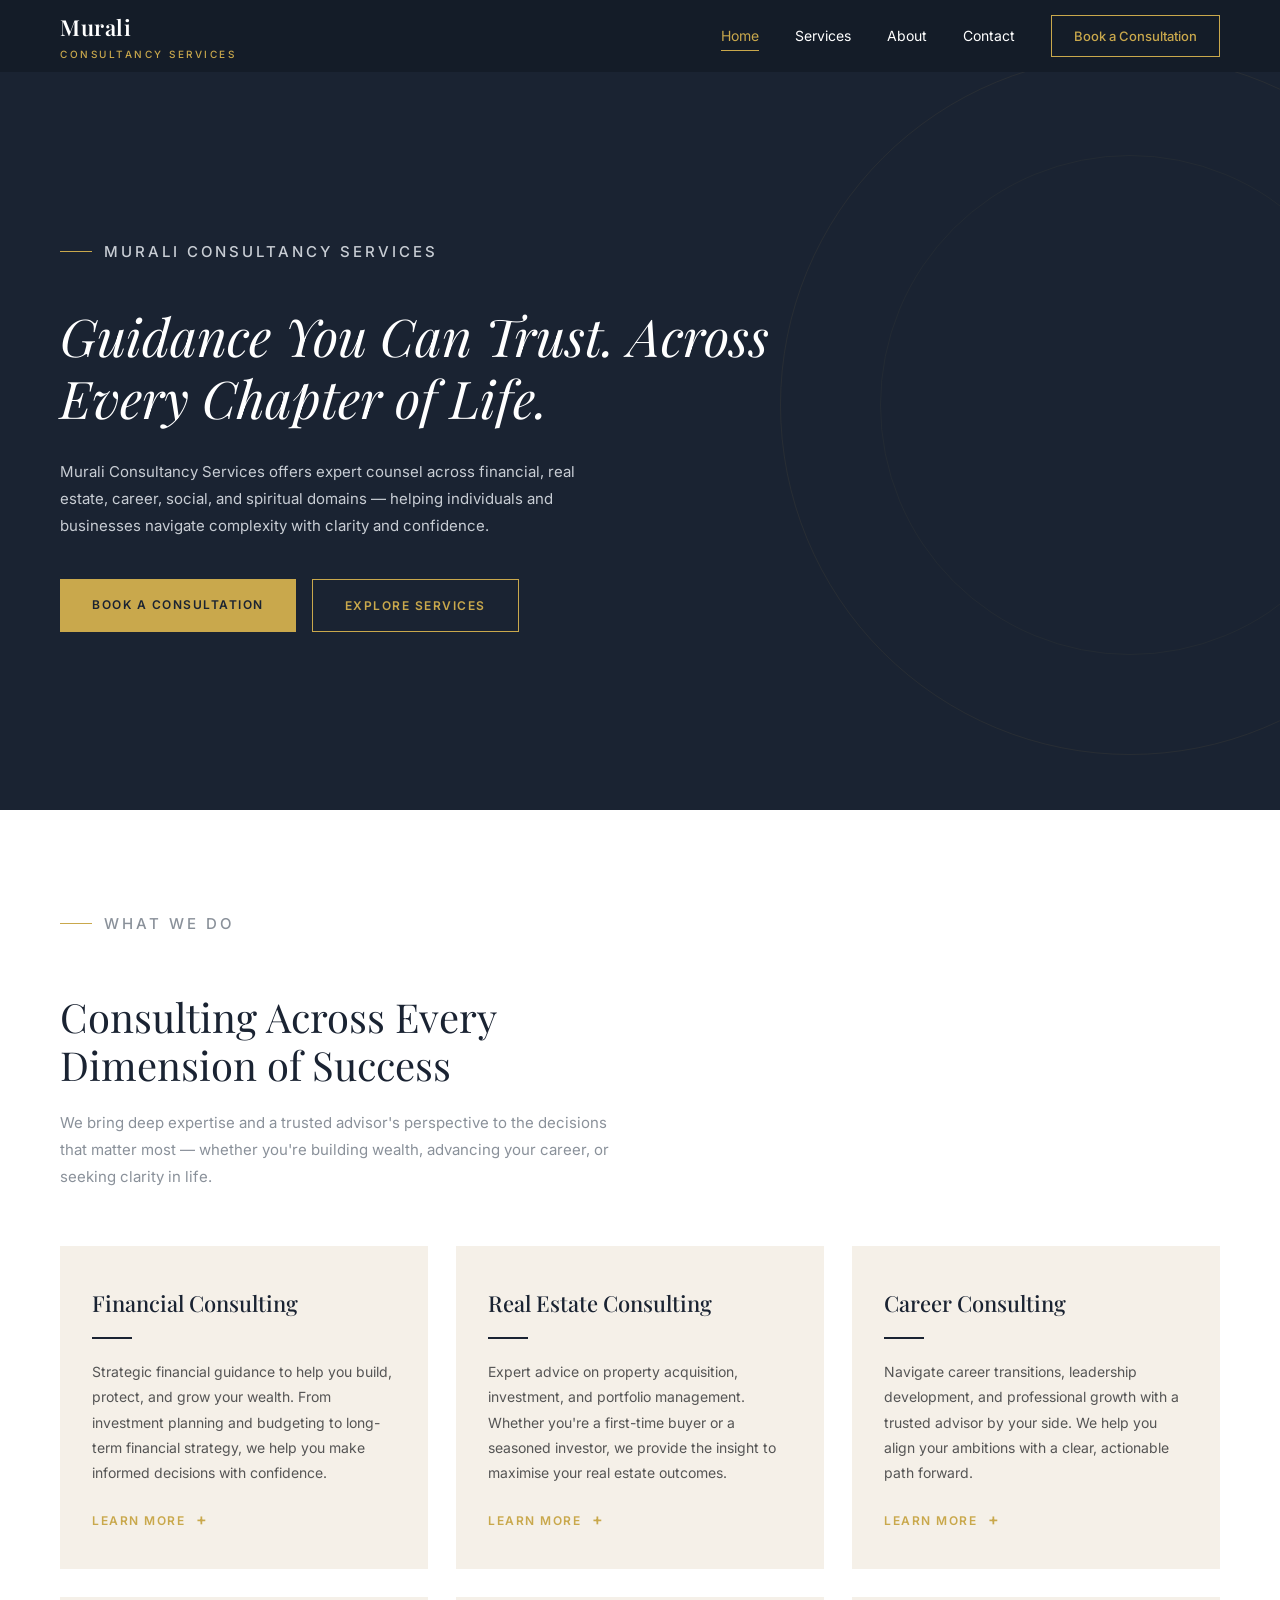
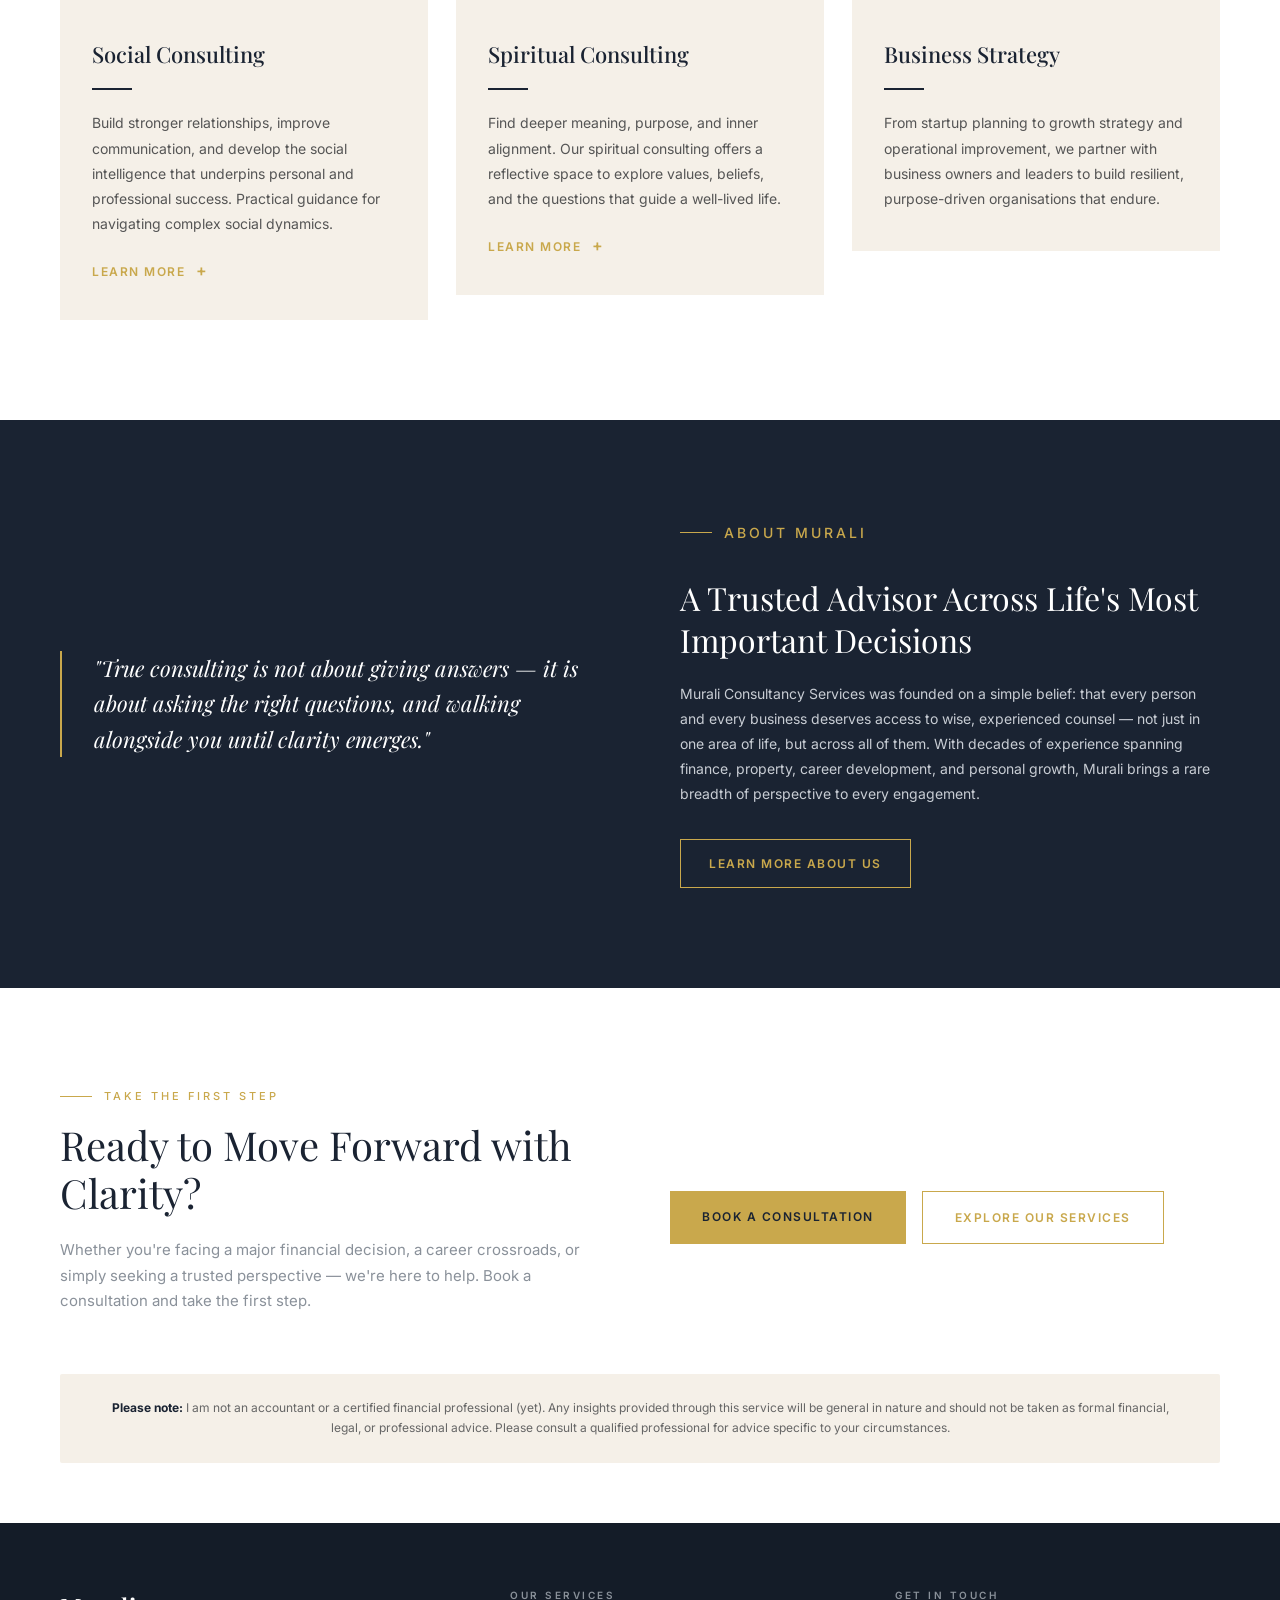
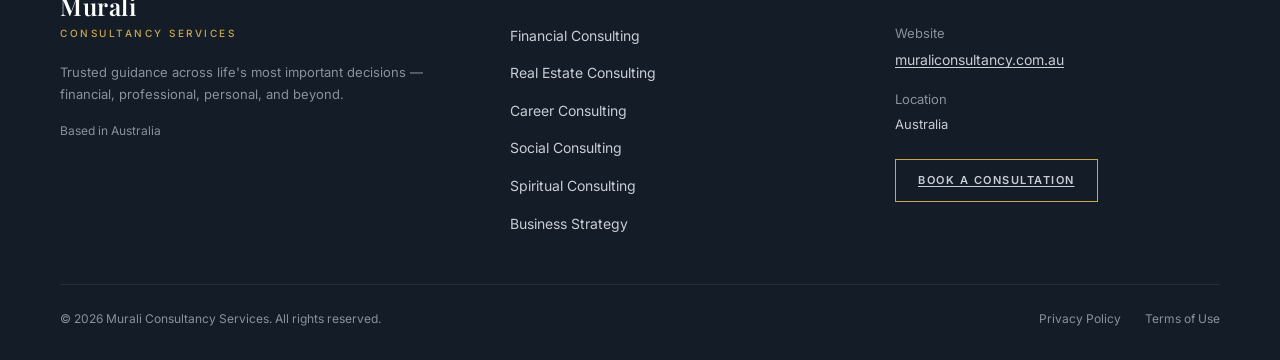
==== index.html @ 5f000273 "Add files via upload update with accordion" ====
<!DOCTYPE html>
<html lang="en">
<head>
  <meta charset="UTF-8">
  <meta name="viewport" content="width=device-width, initial-scale=1.0">
  <title>Murali Consultancy Services</title>
  <link rel="stylesheet" href="styles.css">
</head>
<body>

  <!-- Navigation -->
  <nav class="nav">
    <a href="index.html" class="nav-logo">
      <span class="nav-logo-name">Murali</span>
      <span class="nav-logo-sub">Consultancy Services</span>
    </a>
    <button class="nav-hamburger" onclick="toggleMenu()" aria-label="Toggle menu">
      <span></span><span></span><span></span>
    </button>
    <div class="nav-links" id="navLinks">
      <a href="index.html" class="nav-link active">Home</a>
      <a href="#services" class="nav-link">Services</a>
      <a href="about.html" class="nav-link">About</a>
      <a href="#contact" class="nav-link">Contact</a>
      <a href="#contact" class="nav-cta">Book a Consultation</a>
    </div>
  </nav>

  <!-- Hero -->
  <section class="hero">
    <div class="hero-content">
      <p class="hero-label">Murali Consultancy Services</p>
      <h1>Guidance You Can Trust. Across Every Chapter of Life.</h1>
      <p>Murali Consultancy Services offers expert counsel across financial, real estate, career, social, and spiritual domains — helping individuals and businesses navigate complexity with clarity and confidence.</p>
      <div class="hero-buttons">
        <a href="#contact" class="btn-primary">Book a Consultation</a>
        <a href="#services" class="btn-outline">Explore Services</a>
      </div>
    </div>
  </section>

  <!-- Services -->
  <section class="services" id="services">
    <p class="section-label">What We Do</p>
    <h2>Consulting Across Every Dimension of Success</h2>
    <p>We bring deep expertise and a trusted advisor's perspective to the decisions that matter most — whether you're building wealth, advancing your career, or seeking clarity in life.</p>

    <div class="services-grid">
      <div class="service-card">
        <h3>Financial Consulting</h3>
        <div class="card-divider"></div>
        <p>Strategic financial guidance to help you build, protect, and grow your wealth. From investment planning and budgeting to long-term financial strategy, we help you make informed decisions with confidence.</p>
        <button class="learn-more" type="button" aria-expanded="false">Learn More <span aria-hidden="true">+</span></button>
        <div class="service-details">
          <div class="service-details-inner">
            <p class="detail-label">Overview</p>
            <p class="detail-overview">Sound financial decisions are the foundation of a secure and fulfilling life. Whether you're just starting to build your financial future or looking to optimise an existing portfolio, Murali Consultancy Services offers thoughtful, personalised guidance to help you move forward with confidence. We take the time to understand your unique situation, goals, and concerns — then work alongside you to develop a clear, actionable financial strategy.</p>
            <p class="detail-label">Areas Covered</p>
            <ul class="areas-covered">
              <li>Personal budgeting and savings strategy</li>
              <li>Investment planning and portfolio review</li>
              <li>Debt management and reduction</li>
              <li>Retirement and superannuation planning</li>
              <li>Financial goal-setting and accountability</li>
              <li>General financial literacy and education</li>
            </ul>
            <div class="service-note"><strong>Please note:</strong> Murali is not a certified financial planner or accountant. All financial insights are general in nature and do not constitute formal financial advice. Please consult a licensed professional for advice specific to your circumstances.</div>
          </div>
        </div>
      </div>

      <div class="service-card">
        <h3>Real Estate Consulting</h3>
        <div class="card-divider"></div>
        <p>Expert advice on property acquisition, investment, and portfolio management. Whether you're a first-time buyer or a seasoned investor, we provide the insight to maximise your real estate outcomes.</p>
        <button class="learn-more" type="button" aria-expanded="false">Learn More <span aria-hidden="true">+</span></button>
        <div class="service-details">
          <div class="service-details-inner">
            <p class="detail-label">Overview</p>
            <p class="detail-overview">Property is one of the most significant financial decisions most people will ever make. Murali Consultancy Services offers clear, unbiased guidance to help you understand the market, evaluate opportunities, and approach property decisions with a long-term perspective. Whether you're buying your first home, expanding an investment portfolio, or considering a sale, we help you cut through the noise and focus on what matters.</p>
            <p class="detail-label">Areas Covered</p>
            <ul class="areas-covered">
              <li>First home buyer guidance</li>
              <li>Investment property strategy</li>
              <li>Property market analysis and research</li>
              <li>Portfolio review and diversification</li>
              <li>Rental yield and capital growth considerations</li>
              <li>Suburb and location research support</li>
            </ul>
          </div>
        </div>
      </div>

      <div class="service-card">
        <h3>Career Consulting</h3>
        <div class="card-divider"></div>
        <p>Navigate career transitions, leadership development, and professional growth with a trusted advisor by your side. We help you align your ambitions with a clear, actionable path forward.</p>
        <button class="learn-more" type="button" aria-expanded="false">Learn More <span aria-hidden="true">+</span></button>
        <div class="service-details">
          <div class="service-details-inner">
            <p class="detail-label">Overview</p>
            <p class="detail-overview">Your career is more than a job — it's a central expression of your purpose, values, and potential. Murali Consultancy Services offers thoughtful career guidance for professionals at every stage: from those just starting out and seeking direction, to experienced leaders navigating transitions or looking to step into their next chapter. We help you clarify your goals, identify your strengths, and build a strategy that aligns with who you are and where you want to go.</p>
            <p class="detail-label">Areas Covered</p>
            <ul class="areas-covered">
              <li>Career direction and goal-setting</li>
              <li>Resume and LinkedIn profile review</li>
              <li>Interview preparation and coaching</li>
              <li>Career transition and change management</li>
              <li>Leadership development and executive presence</li>
              <li>Workplace challenges and professional relationships</li>
            </ul>
          </div>
        </div>
      </div>

      <div class="service-card">
        <h3>Social Consulting</h3>
        <div class="card-divider"></div>
        <p>Build stronger relationships, improve communication, and develop the social intelligence that underpins personal and professional success. Practical guidance for navigating complex social dynamics.</p>
        <button class="learn-more" type="button" aria-expanded="false">Learn More <span aria-hidden="true">+</span></button>
        <div class="service-details">
          <div class="service-details-inner">
            <p class="detail-label">Overview</p>
            <p class="detail-overview">How we relate to others — in the workplace, in our communities, and in our personal lives — shapes almost every outcome we experience. Murali Consultancy Services offers practical, grounded guidance to help you navigate complex social dynamics, improve your communication, and build the kind of relationships that support your goals. Whether you're looking to expand your professional network, improve team dynamics, or simply feel more confident in social situations, we're here to help.</p>
            <p class="detail-label">Areas Covered</p>
            <ul class="areas-covered">
              <li>Communication and interpersonal skills</li>
              <li>Professional networking strategy</li>
              <li>Conflict resolution and difficult conversations</li>
              <li>Social confidence and presence</li>
              <li>Team dynamics and workplace relationships</li>
              <li>Personal brand and social perception</li>
            </ul>
          </div>
        </div>
      </div>

      <div class="service-card">
        <h3>Spiritual Consulting</h3>
        <div class="card-divider"></div>
        <p>Find deeper meaning, purpose, and inner alignment. Our spiritual consulting offers a reflective space to explore values, beliefs, and the questions that guide a well-lived life.</p>
        <button class="learn-more" type="button" aria-expanded="false">Learn More <span aria-hidden="true">+</span></button>
        <div class="service-details">
          <div class="service-details-inner">
            <p class="detail-label">Overview</p>
            <p class="detail-overview">In the midst of busy lives and constant demands, it can be easy to lose touch with what truly matters. Murali Consultancy Services offers a calm, non-judgmental space to explore the spiritual and philosophical dimensions of your life — your values, your sense of purpose, your relationship with meaning, and the questions that sit beneath the surface of everyday decisions. This is not about religion or doctrine; it is about helping you reconnect with your inner compass and live with greater intention and clarity.</p>
            <p class="detail-label">Areas Covered</p>
            <ul class="areas-covered">
              <li>Values clarification and life purpose exploration</li>
              <li>Mindfulness and inner stillness practices</li>
              <li>Meaning-making through life transitions</li>
              <li>Spiritual direction and reflective dialogue</li>
              <li>Integrating spirituality with everyday life</li>
              <li>Navigating grief, loss, and existential questions</li>
            </ul>
          </div>
        </div>
      </div>

      <div class="service-card">
        <h3>Business Strategy</h3>
        <div class="card-divider"></div>
        <p>From startup planning to growth strategy and operational improvement, we partner with business owners and leaders to build resilient, purpose-driven organisations that endure.</p>
      </div>
    </div>
  </section>

  <!-- About Preview -->
  <section class="about-preview">
    <div class="about-quote">
      "True consulting is not about giving answers — it is about asking the right questions, and walking alongside you until clarity emerges."
    </div>
    <div class="about-preview-right">
      <p class="section-label">About Murali</p>
      <h2>A Trusted Advisor Across Life's Most Important Decisions</h2>
      <p>Murali Consultancy Services was founded on a simple belief: that every person and every business deserves access to wise, experienced counsel — not just in one area of life, but across all of them. With decades of experience spanning finance, property, career development, and personal growth, Murali brings a rare breadth of perspective to every engagement.</p>
      <a href="about.html" class="btn-outline-light">Learn More About Us</a>
    </div>
  </section>

  <!-- CTA / Contact -->
  <section class="cta-section" id="contact">
    <p class="section-label">Take the First Step</p>
    <div class="cta-content">
      <div>
        <h2>Ready to Move Forward with Clarity?</h2>
        <p>Whether you're facing a major financial decision, a career crossroads, or simply seeking a trusted perspective — we're here to help. Book a consultation and take the first step.</p>
      </div>
      <div class="cta-buttons">
        <a href="#contact" class="btn-primary">Book a Consultation</a>
        <a href="#services" class="btn-outline">Explore Our Services</a>
      </div>
    </div>
    <div class="disclaimer">
      <strong>Please note:</strong> I am not an accountant or a certified financial professional (yet). Any insights provided through this service will be general in nature and should not be taken as formal financial, legal, or professional advice. Please consult a qualified professional for advice specific to your circumstances.
    </div>
  </section>

  <!-- Footer -->
  <footer class="footer">
    <div class="footer-grid">
      <div class="footer-brand">
        <span class="nav-logo-name">Murali</span>
        <span class="nav-logo-sub">Consultancy Services</span>
        <p>Trusted guidance across life's most important decisions — financial, professional, personal, and beyond.</p>
        <p class="location">Based in Australia</p>
      </div>

      <div>
        <h4>Our Services</h4>
        <ul class="footer-links">
          <li><a href="#services">Financial Consulting</a></li>
          <li><a href="#services">Real Estate Consulting</a></li>
          <li><a href="#services">Career Consulting</a></li>
          <li><a href="#services">Social Consulting</a></li>
          <li><a href="#services">Spiritual Consulting</a></li>
          <li><a href="#services">Business Strategy</a></li>
        </ul>
      </div>

      <div class="footer-contact">
        <h4>Get in Touch</h4>
        <p>Website</p>
        <a href="https://muraliconsultancy.com.au">muraliconsultancy.com.au</a>
        <p class="location-label" style="margin-top: 16px;">Location</p>
        <p style="color: var(--text-light);">Australia</p>
        <a href="#contact" class="btn-outline-light" style="margin-top: 20px; display: inline-block;">Book a Consultation</a>
      </div>
    </div>

    <div class="footer-bottom">
      <p>&copy; 2026 Murali Consultancy Services. All rights reserved.</p>
      <div class="footer-bottom-links">
        <a href="#">Privacy Policy</a>
        <a href="#">Terms of Use</a>
      </div>
    </div>
  </footer>
  <script src="script.js" defer></script>
</body>
</html>
---- styles.css ----
@import url('https://fonts.googleapis.com/css2?family=Playfair+Display:ital,wght@0,400;0,500;0,600;0,700;1,400;1,500&family=Inter:wght@300;400;500;600&display=swap');

*, *::before, *::after {
  margin: 0;
  padding: 0;
  box-sizing: border-box;
}

:root {
  --navy: #1a2332;
  --navy-dark: #141c28;
  --gold: #c9a84c;
  --gold-light: #d4b65e;
  --cream: #f5f0e8;
  --white: #ffffff;
  --text-light: #c8cdd4;
  --text-muted: #8a919a;
  --border-light: #e0dcd4;
}

html {
  scroll-behavior: smooth;
}

body {
  font-family: 'Inter', sans-serif;
  color: var(--navy);
  line-height: 1.6;
  background: var(--white);
}

a {
  text-decoration: none;
  color: inherit;
}

/* Navigation */
.nav {
  position: fixed;
  top: 0;
  left: 0;
  right: 0;
  z-index: 100;
  background: var(--navy-dark);
  padding: 0 60px;
  height: 72px;
  display: flex;
  align-items: center;
  justify-content: space-between;
}

.nav-logo {
  display: flex;
  flex-direction: column;
}

.nav-logo-name {
  font-family: 'Playfair Display', serif;
  font-size: 22px;
  font-weight: 600;
  color: var(--white);
  letter-spacing: 0.5px;
}

.nav-logo-sub {
  font-size: 10px;
  font-weight: 500;
  letter-spacing: 2.5px;
  text-transform: uppercase;
  color: var(--gold);
}

.nav-links {
  display: flex;
  align-items: center;
  gap: 36px;
}

.nav-link {
  font-size: 14px;
  font-weight: 400;
  color: var(--white);
  position: relative;
  transition: color 0.2s;
}

.nav-link:hover,
.nav-link.active {
  color: var(--gold);
}

.nav-link.active::after {
  content: '';
  position: absolute;
  bottom: -4px;
  left: 0;
  right: 0;
  height: 1.5px;
  background: var(--gold);
}

.nav-cta {
  font-size: 13px;
  font-weight: 500;
  color: var(--gold);
  border: 1px solid var(--gold);
  padding: 10px 22px;
  transition: all 0.25s;
}

.nav-cta:hover {
  background: var(--gold);
  color: var(--navy);
}

/* Mobile nav */
.nav-hamburger {
  display: none;
  flex-direction: column;
  gap: 5px;
  cursor: pointer;
  padding: 4px;
  background: none;
  border: none;
}

.nav-hamburger span {
  width: 24px;
  height: 2px;
  background: var(--white);
  transition: all 0.3s;
}

.nav-hamburger.open span:nth-child(1) {
  transform: rotate(45deg) translate(5px, 5px);
}

.nav-hamburger.open span:nth-child(2) {
  opacity: 0;
}

.nav-hamburger.open span:nth-child(3) {
  transform: rotate(-45deg) translate(5px, -5px);
}

@media (max-width: 768px) {
  .nav {
    padding: 0 24px;
  }

  .nav-hamburger {
    display: flex;
  }

  .nav-links {
    position: fixed;
    top: 72px;
    left: 0;
    right: 0;
    background: var(--navy-dark);
    flex-direction: column;
    padding: 32px 24px;
    gap: 24px;
    transform: translateY(-120%);
    transition: transform 0.3s;
  }

  .nav-links.open {
    transform: translateY(0);
  }
}

/* Hero (Home) */
.hero {
  background: var(--navy);
  padding: 160px 60px 100px;
  position: relative;
  overflow: hidden;
  min-height: 90vh;
  display: flex;
  align-items: center;
}

.hero::before {
  content: '';
  position: absolute;
  top: 50%;
  right: -200px;
  width: 700px;
  height: 700px;
  border: 1px solid rgba(201, 168, 76, 0.08);
  border-radius: 50%;
  transform: translateY(-50%);
}

.hero::after {
  content: '';
  position: absolute;
  top: 50%;
  right: -100px;
  width: 500px;
  height: 500px;
  border: 1px solid rgba(201, 168, 76, 0.05);
  border-radius: 50%;
  transform: translateY(-50%);
}

.hero-content {
  max-width: 720px;
  position: relative;
  z-index: 1;
}

.hero-label {
  font-size: 11px;
  font-weight: 500;
  letter-spacing: 3px;
  text-transform: uppercase;
  color: var(--gold);
  margin-bottom: 28px;
  display: flex;
  align-items: center;
  gap: 12px;
}

.hero-label::before {
  content: '';
  width: 32px;
  height: 1px;
  background: var(--gold);
}

.hero h1 {
  font-family: 'Playfair Display', serif;
  font-size: 52px;
  font-weight: 400;
  color: var(--white);
  line-height: 1.2;
  margin-bottom: 28px;
  font-style: italic;
}

.hero p {
  font-size: 15px;
  color: var(--text-light);
  line-height: 1.8;
  max-width: 520px;
  margin-bottom: 40px;
}

.hero-buttons {
  display: flex;
  gap: 16px;
  flex-wrap: wrap;
}

.btn-primary {
  display: inline-block;
  background: var(--gold);
  color: var(--navy);
  font-size: 12px;
  font-weight: 600;
  letter-spacing: 1.5px;
  text-transform: uppercase;
  padding: 16px 32px;
  transition: all 0.25s;
}

.btn-primary:hover {
  background: var(--gold-light);
}

.btn-outline {
  display: inline-block;
  border: 1px solid var(--gold);
  color: var(--gold);
  font-size: 12px;
  font-weight: 600;
  letter-spacing: 1.5px;
  text-transform: uppercase;
  padding: 16px 32px;
  transition: all 0.25s;
}

.btn-outline:hover {
  background: var(--gold);
  color: var(--navy);
}

/* Services Section */
.services {
  padding: 100px 60px;
  background: var(--white);
}

.section-label {
  font-size: 11px;
  font-weight: 500;
  letter-spacing: 3px;
  text-transform: uppercase;
  color: var(--gold);
  margin-bottom: 16px;
  display: flex;
  align-items: center;
  gap: 12px;
}

.section-label::before {
  content: '';
  width: 32px;
  height: 1px;
  background: var(--gold);
}

.services h2 {
  font-family: 'Playfair Display', serif;
  font-size: 40px;
  font-weight: 400;
  color: var(--navy);
  line-height: 1.2;
  margin-bottom: 20px;
  max-width: 520px;
}

.services > p {
  font-size: 15px;
  color: var(--text-muted);
  max-width: 560px;
  line-height: 1.8;
  margin-bottom: 56px;
}

.services-grid {
  display: grid;
  grid-template-columns: repeat(3, 1fr);
  gap: 28px;
  align-items: start;
}

.service-card {
  background: var(--cream);
  padding: 40px 32px;
  display: flex;
  flex-direction: column;
  transition: box-shadow 0.3s ease;
}

.service-card.is-expanded {
  box-shadow: 0 12px 36px rgba(20, 28, 40, 0.1);
}

.service-card h3 {
  font-family: 'Playfair Display', serif;
  font-size: 22px;
  font-weight: 500;
  color: var(--navy);
  margin-bottom: 16px;
}

.service-card .card-divider {
  width: 40px;
  height: 2px;
  background: var(--navy);
  margin-bottom: 20px;
}

.service-card p {
  font-size: 14px;
  color: #555;
  line-height: 1.8;
  flex: 1;
}

/* Learn More toggle button */
.learn-more {
  margin-top: 24px;
  align-self: flex-start;
  border: 0;
  background: transparent;
  padding: 0;
  font-family: inherit;
  font-size: 12px;
  font-weight: 600;
  letter-spacing: 1.5px;
  text-transform: uppercase;
  color: var(--gold);
  cursor: pointer;
  transition: color 0.2s ease;
}

.learn-more:hover {
  color: var(--gold-light);
}

.learn-more span {
  display: inline-block;
  margin-left: 6px;
  font-size: 16px;
  transition: transform 0.3s ease;
}

.learn-more[aria-expanded="true"] span {
  transform: rotate(45deg);
}

/* Inline accordion details */
.service-details {
  max-height: 0;
  overflow: hidden;
  transition: max-height 0.4s ease;
}

.service-details-inner {
  border-top: 3px solid var(--gold);
  margin-top: 28px;
  padding: 28px 0 8px;
}

.detail-label {
  display: flex;
  align-items: center;
  gap: 10px;
  margin: 0 0 14px;
  font-size: 11px !important;
  font-weight: 600;
  letter-spacing: 2.5px;
  text-transform: uppercase;
  color: var(--gold) !important;
}

.detail-label::before {
  content: '';
  width: 28px;
  height: 1px;
  background: var(--gold);
}

.detail-overview {
  margin-bottom: 30px;
  color: #333 !important;
  font-size: 15px !important;
  line-height: 1.85 !important;
}

.areas-covered {
  list-style: none;
  display: grid;
  grid-template-columns: repeat(2, minmax(0, 1fr));
  gap: 12px;
  margin: 0;
  padding: 0;
}

.areas-covered li {
  background: var(--white);
  border-left: 2px solid var(--gold);
  padding: 16px 18px;
  font-size: 13px;
  line-height: 1.5;
  color: var(--navy);
}

.service-note {
  margin-top: 22px;
  padding: 18px 20px;
  background: rgba(201, 168, 76, 0.10);
  border-left: 2px solid var(--gold);
  font-size: 12px;
  line-height: 1.7;
  color: #666;
}

.service-note strong {
  color: var(--navy);
}

/* About Preview (Home) */
.about-preview {
  background: var(--navy);
  padding: 100px 60px;
  display: grid;
  grid-template-columns: 1fr 1fr;
  gap: 80px;
  align-items: center;
}

.about-quote {
  font-family: 'Playfair Display', serif;
  font-size: 22px;
  font-style: italic;
  color: var(--white);
  line-height: 1.6;
  border-left: 2px solid var(--gold);
  padding-left: 32px;
}

.about-preview-right .section-label {
  color: var(--gold);
}

.about-preview-right h2 {
  font-family: 'Playfair Display', serif;
  font-size: 32px;
  font-weight: 400;
  color: var(--white);
  line-height: 1.3;
  margin-bottom: 20px;
}

.about-preview-right p {
  font-size: 14px;
  color: var(--text-light);
  line-height: 1.8;
  margin-bottom: 32px;
}

.btn-outline-light {
  display: inline-block;
  border: 1px solid var(--gold);
  color: var(--gold);
  font-size: 12px;
  font-weight: 600;
  letter-spacing: 1.5px;
  text-transform: uppercase;
  padding: 14px 28px;
  transition: all 0.25s;
}

.btn-outline-light:hover {
  background: var(--gold);
  color: var(--navy);
}

/* CTA / Contact Section */
.cta-section {
  padding: 100px 60px 60px;
  background: var(--white);
}

.cta-content {
  display: grid;
  grid-template-columns: 1fr 1fr;
  gap: 60px;
  align-items: center;
  margin-bottom: 60px;
}

.cta-content h2 {
  font-family: 'Playfair Display', serif;
  font-size: 40px;
  font-weight: 400;
  line-height: 1.2;
  margin-bottom: 20px;
}

.cta-content > div:first-child p {
  font-size: 15px;
  color: var(--text-muted);
  line-height: 1.7;
}

.cta-buttons {
  display: flex;
  gap: 16px;
  flex-wrap: wrap;
}

.disclaimer {
  background: var(--cream);
  padding: 24px 40px;
  text-align: center;
  font-size: 12px;
  color: #666;
  line-height: 1.7;
  border-radius: 2px;
}

.disclaimer strong {
  color: var(--navy);
}

/* Footer */
.footer {
  background: var(--navy-dark);
  padding: 64px 60px 32px;
}

.footer-grid {
  display: grid;
  grid-template-columns: 1.2fr 1fr 1fr;
  gap: 60px;
  margin-bottom: 48px;
}

.footer-brand .nav-logo-name {
  font-size: 24px;
  margin-bottom: 4px;
}

.footer-brand .nav-logo-sub {
  margin-bottom: 20px;
  display: block;
}

.footer-brand p {
  font-size: 13px;
  color: var(--text-muted);
  line-height: 1.7;
  margin-bottom: 16px;
}

.footer-brand .location {
  font-size: 12px;
  color: var(--text-muted);
}

.footer h4 {
  font-size: 10px;
  font-weight: 600;
  letter-spacing: 2.5px;
  text-transform: uppercase;
  color: var(--text-muted);
  margin-bottom: 20px;
}

.footer-links {
  list-style: none;
  display: flex;
  flex-direction: column;
  gap: 12px;
}

.footer-links a {
  font-size: 14px;
  color: var(--text-light);
  transition: color 0.2s;
}

.footer-links a:hover {
  color: var(--gold);
}

.footer-contact p {
  font-size: 13px;
  color: var(--text-muted);
  margin-bottom: 4px;
}

.footer-contact a {
  font-size: 14px;
  color: var(--text-light);
  text-decoration: underline;
  text-underline-offset: 2px;
}

.footer-contact .location-label {
  margin-top: 16px;
}

.footer-contact .btn-outline-light {
  margin-top: 20px;
  font-size: 11px;
  padding: 12px 22px;
}

.footer-bottom {
  border-top: 1px solid rgba(255,255,255,0.08);
  padding-top: 24px;
  display: flex;
  justify-content: space-between;
  align-items: center;
}

.footer-bottom p {
  font-size: 12px;
  color: var(--text-muted);
}

.footer-bottom-links {
  display: flex;
  gap: 24px;
}

.footer-bottom-links a {
  font-size: 12px;
  color: var(--text-muted);
  transition: color 0.2s;
}

.footer-bottom-links a:hover {
  color: var(--text-light);
}

/* About Page Hero */
.about-hero {
  background: var(--navy);
  padding: 180px 60px 120px;
  min-height: 80vh;
  display: flex;
  align-items: center;
}

.about-hero-content {
  max-width: 800px;
}

.about-hero h1 {
  font-family: 'Playfair Display', serif;
  font-size: 64px;
  font-weight: 400;
  color: var(--white);
  line-height: 1.15;
  margin-bottom: 32px;
  font-style: italic;
}

.about-hero .underline-accent {
  width: 48px;
  height: 2.5px;
  background: var(--gold);
  margin-bottom: 32px;
}

.about-hero p {
  font-size: 16px;
  color: var(--text-light);
  line-height: 1.8;
  max-width: 620px;
}

/* Meet Murali */
.meet-section {
  padding: 100px 60px;
  background: var(--white);
  display: grid;
  grid-template-columns: 1fr 1fr;
  gap: 80px;
  align-items: start;
}

.meet-section h2 {
  font-family: 'Playfair Display', serif;
  font-size: 36px;
  font-weight: 400;
  margin-bottom: 24px;
}

.meet-section p {
  font-size: 14px;
  color: #555;
  line-height: 1.9;
  margin-bottom: 16px;
}

.meet-quote-box {
  background: var(--navy);
  padding: 48px 40px;
  margin-top: 20px;
}

.meet-quote-box blockquote {
  font-family: 'Playfair Display', serif;
  font-size: 20px;
  font-style: italic;
  color: var(--white);
  line-height: 1.6;
  margin-bottom: 20px;
}

.meet-quote-box cite {
  font-family: 'Inter', sans-serif;
  font-style: normal;
  font-size: 13px;
  color: var(--gold);
  letter-spacing: 1px;
  display: flex;
  align-items: center;
  gap: 8px;
}

.meet-quote-box cite::before {
  content: '';
  width: 20px;
  height: 1px;
  background: var(--gold);
}

/* Approach Section */
.approach {
  padding: 100px 60px;
  background: var(--cream);
}

.approach h2 {
  font-family: 'Playfair Display', serif;
  font-size: 40px;
  font-weight: 400;
  margin-bottom: 20px;
}

.approach > p {
  font-size: 15px;
  color: #555;
  max-width: 640px;
  line-height: 1.8;
  margin-bottom: 56px;
}

.approach-grid {
  display: grid;
  grid-template-columns: repeat(4, 1fr);
  gap: 24px;
}

.approach-card {
  background: var(--white);
  padding: 36px 28px;
  border-top: 3px solid var(--navy);
}

.approach-card h3 {
  font-family: 'Playfair Display', serif;
  font-size: 20px;
  font-weight: 500;
  margin-bottom: 16px;
  color: var(--navy);
}

.approach-card p {
  font-size: 13px;
  color: #666;
  line-height: 1.8;
}

/* Experience Section */
.experience {
  padding: 100px 60px;
  background: var(--white);
  display: grid;
  grid-template-columns: 1fr 1fr;
  gap: 80px;
  align-items: start;
}

.experience h2 {
  font-family: 'Playfair Display', serif;
  font-size: 36px;
  font-weight: 400;
  margin-bottom: 20px;
}

.experience > div:first-child > p {
  font-size: 14px;
  color: #555;
  line-height: 1.8;
  margin-bottom: 28px;
}

.experience .disclaimer-inline {
  background: var(--cream);
  padding: 20px 24px;
  font-size: 12px;
  color: #666;
  line-height: 1.7;
}

.experience .disclaimer-inline strong {
  color: var(--navy);
}

.expertise-list {
  list-style: none;
  display: flex;
  flex-direction: column;
}

.expertise-list li {
  padding: 20px 24px;
  border-bottom: 1px solid var(--border-light);
  font-size: 15px;
  color: var(--navy);
  display: flex;
  align-items: center;
  gap: 12px;
}

.expertise-list li:first-child {
  border-top: 1px solid var(--border-light);
}

.expertise-list li::before {
  content: '';
  width: 6px;
  height: 6px;
  background: var(--gold);
  border-radius: 50%;
  flex-shrink: 0;
}

/* Responsive */
@media (max-width: 1024px) {
  .services-grid {
    grid-template-columns: repeat(2, 1fr);
  }
  .approach-grid {
    grid-template-columns: repeat(2, 1fr);
  }
  .areas-covered {
    grid-template-columns: 1fr;
  }
}

@media (max-width: 768px) {
  .hero { padding: 140px 24px 80px; }
  .hero h1 { font-size: 36px; }
  .services { padding: 60px 24px; }
  .services h2 { font-size: 30px; }
  .services-grid { grid-template-columns: 1fr; }
  .about-preview { grid-template-columns: 1fr; padding: 60px 24px; gap: 40px; }
  .cta-section { padding: 60px 24px 40px; }
  .cta-content { grid-template-columns: 1fr; gap: 32px; }
  .footer { padding: 48px 24px 24px; }
  .footer-grid { grid-template-columns: 1fr; gap: 32px; }
  .about-hero { padding: 140px 24px 80px; }
  .about-hero h1 { font-size: 40px; }
  .meet-section { grid-template-columns: 1fr; padding: 60px 24px; gap: 40px; }
  .approach { padding: 60px 24px; }
  .approach-grid { grid-template-columns: 1fr; }
  .experience { grid-template-columns: 1fr; padding: 60px 24px; gap: 40px; }
  .footer-bottom { flex-direction: column; gap: 12px; text-align: center; }
}
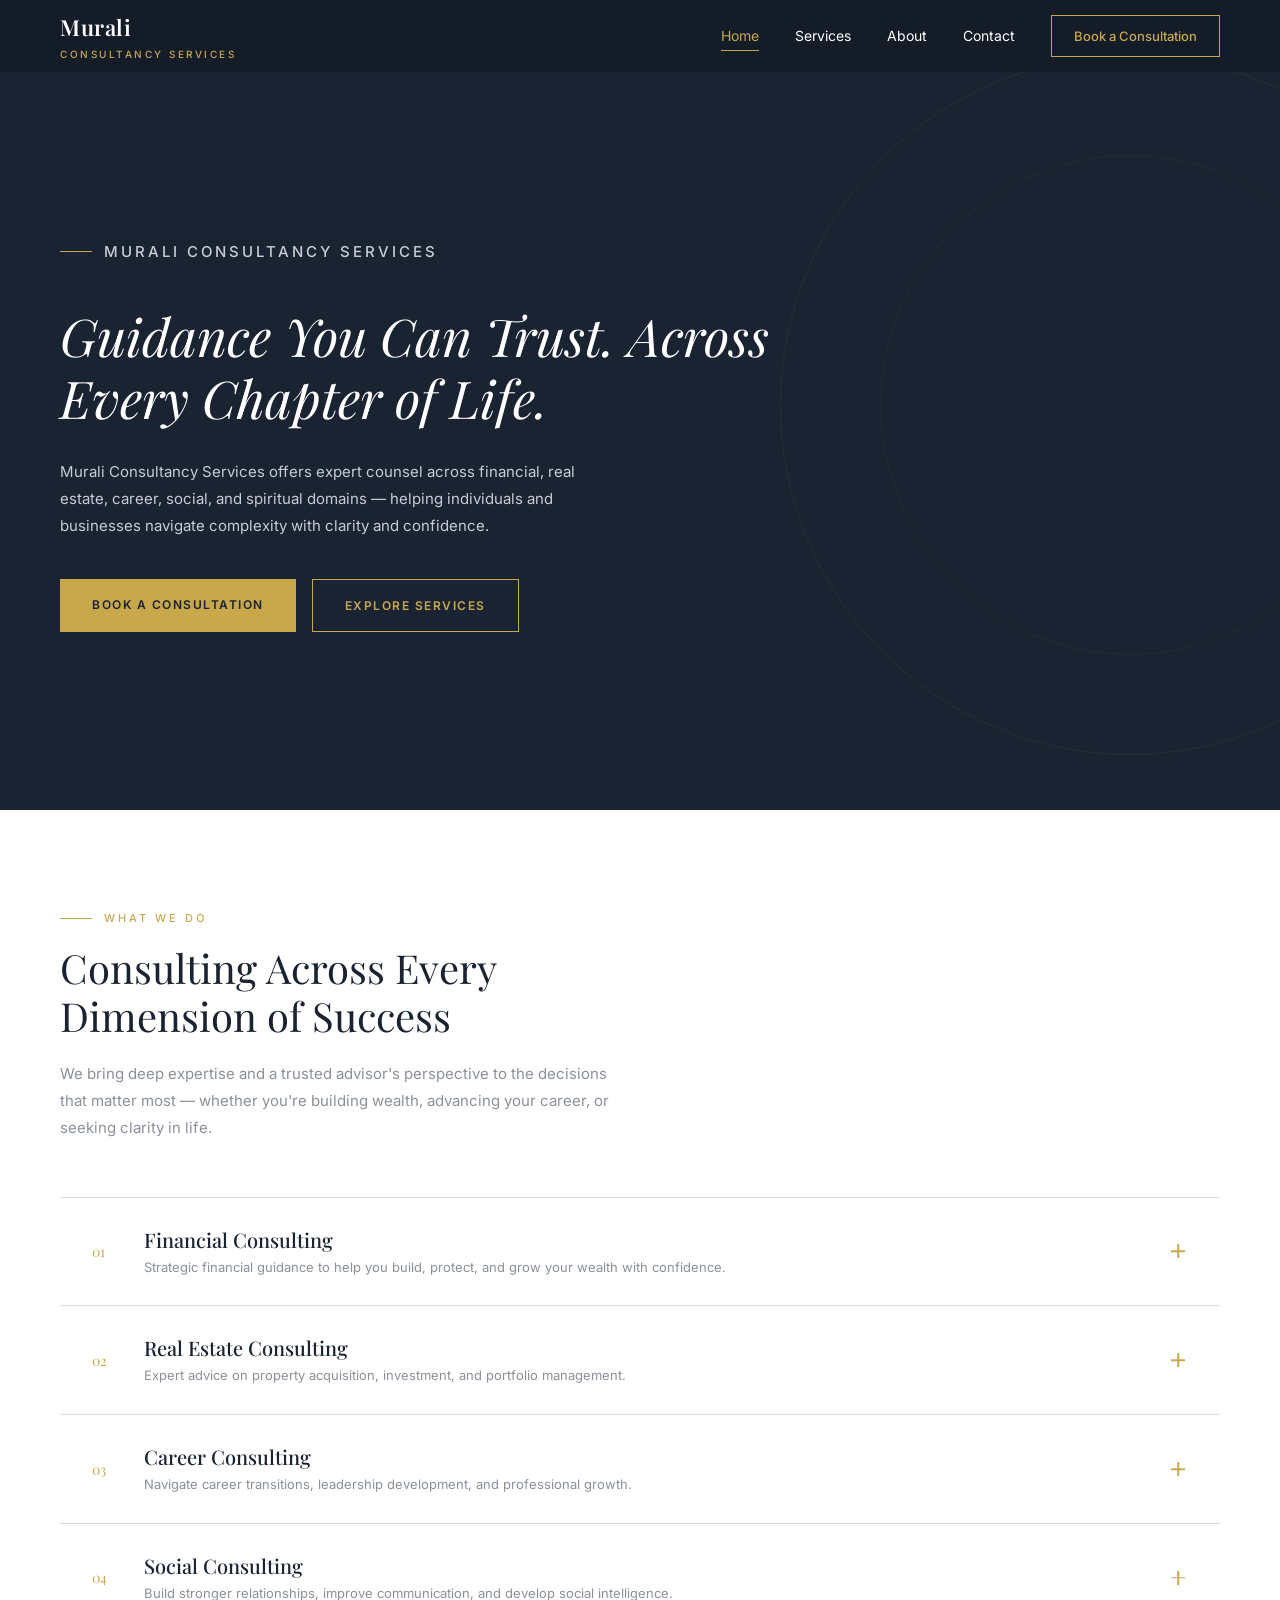
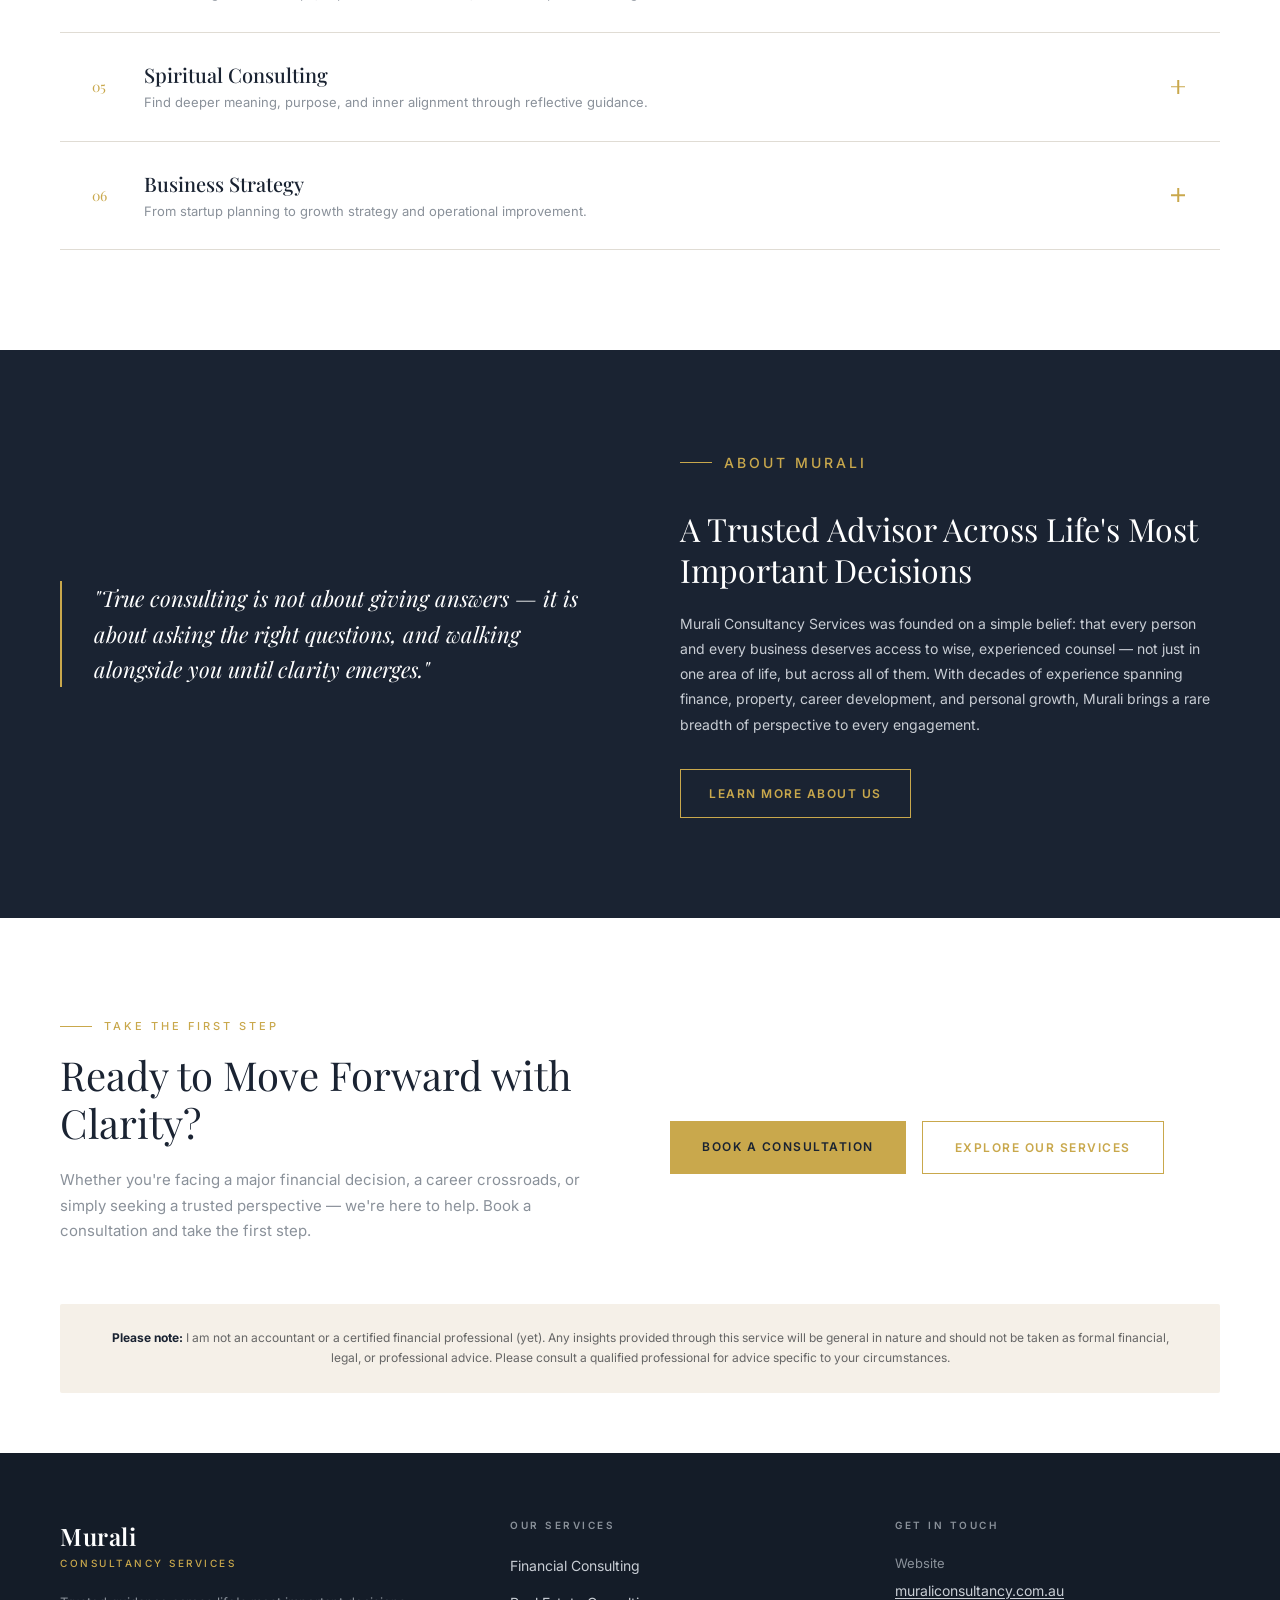
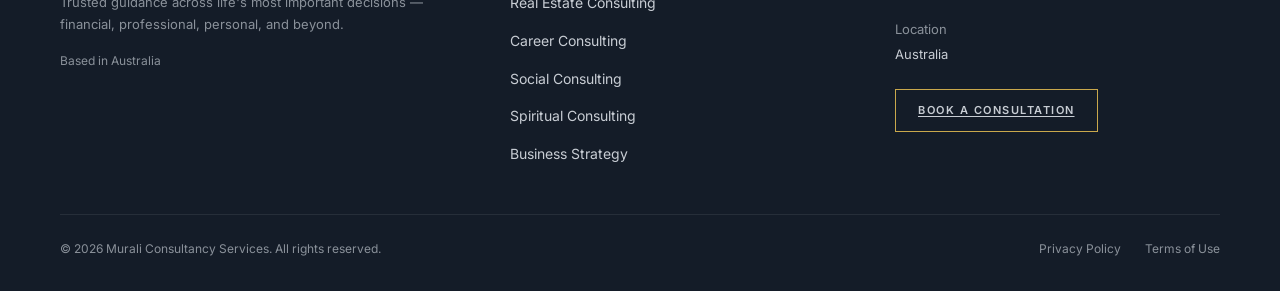
==== commit 26a48458: "Add files via upload panel open change" ====
--- a/index.html
+++ b/index.html
@@ -43,124 +43,156 @@
   <section class="services" id="services">
     <p class="section-label">What We Do</p>
     <h2>Consulting Across Every Dimension of Success</h2>
-    <p>We bring deep expertise and a trusted advisor's perspective to the decisions that matter most — whether you're building wealth, advancing your career, or seeking clarity in life.</p>
-
-    <div class="services-grid">
-      <div class="service-card">
-        <h3>Financial Consulting</h3>
-        <div class="card-divider"></div>
-        <p>Strategic financial guidance to help you build, protect, and grow your wealth. From investment planning and budgeting to long-term financial strategy, we help you make informed decisions with confidence.</p>
-        <button class="learn-more" type="button" aria-expanded="false">Learn More <span aria-hidden="true">+</span></button>
-        <div class="service-details">
-          <div class="service-details-inner">
-            <p class="detail-label">Overview</p>
-            <p class="detail-overview">Sound financial decisions are the foundation of a secure and fulfilling life. Whether you're just starting to build your financial future or looking to optimise an existing portfolio, Murali Consultancy Services offers thoughtful, personalised guidance to help you move forward with confidence. We take the time to understand your unique situation, goals, and concerns — then work alongside you to develop a clear, actionable financial strategy.</p>
-            <p class="detail-label">Areas Covered</p>
-            <ul class="areas-covered">
-              <li>Personal budgeting and savings strategy</li>
-              <li>Investment planning and portfolio review</li>
-              <li>Debt management and reduction</li>
-              <li>Retirement and superannuation planning</li>
-              <li>Financial goal-setting and accountability</li>
-              <li>General financial literacy and education</li>
-            </ul>
-            <div class="service-note"><strong>Please note:</strong> Murali is not a certified financial planner or accountant. All financial insights are general in nature and do not constitute formal financial advice. Please consult a licensed professional for advice specific to your circumstances.</div>
-          </div>
-        </div>
-      </div>
-
-      <div class="service-card">
-        <h3>Real Estate Consulting</h3>
-        <div class="card-divider"></div>
-        <p>Expert advice on property acquisition, investment, and portfolio management. Whether you're a first-time buyer or a seasoned investor, we provide the insight to maximise your real estate outcomes.</p>
-        <button class="learn-more" type="button" aria-expanded="false">Learn More <span aria-hidden="true">+</span></button>
-        <div class="service-details">
-          <div class="service-details-inner">
-            <p class="detail-label">Overview</p>
-            <p class="detail-overview">Property is one of the most significant financial decisions most people will ever make. Murali Consultancy Services offers clear, unbiased guidance to help you understand the market, evaluate opportunities, and approach property decisions with a long-term perspective. Whether you're buying your first home, expanding an investment portfolio, or considering a sale, we help you cut through the noise and focus on what matters.</p>
-            <p class="detail-label">Areas Covered</p>
-            <ul class="areas-covered">
-              <li>First home buyer guidance</li>
-              <li>Investment property strategy</li>
-              <li>Property market analysis and research</li>
-              <li>Portfolio review and diversification</li>
-              <li>Rental yield and capital growth considerations</li>
-              <li>Suburb and location research support</li>
-            </ul>
-          </div>
-        </div>
-      </div>
-
-      <div class="service-card">
-        <h3>Career Consulting</h3>
-        <div class="card-divider"></div>
-        <p>Navigate career transitions, leadership development, and professional growth with a trusted advisor by your side. We help you align your ambitions with a clear, actionable path forward.</p>
-        <button class="learn-more" type="button" aria-expanded="false">Learn More <span aria-hidden="true">+</span></button>
-        <div class="service-details">
-          <div class="service-details-inner">
-            <p class="detail-label">Overview</p>
-            <p class="detail-overview">Your career is more than a job — it's a central expression of your purpose, values, and potential. Murali Consultancy Services offers thoughtful career guidance for professionals at every stage: from those just starting out and seeking direction, to experienced leaders navigating transitions or looking to step into their next chapter. We help you clarify your goals, identify your strengths, and build a strategy that aligns with who you are and where you want to go.</p>
-            <p class="detail-label">Areas Covered</p>
-            <ul class="areas-covered">
-              <li>Career direction and goal-setting</li>
-              <li>Resume and LinkedIn profile review</li>
-              <li>Interview preparation and coaching</li>
-              <li>Career transition and change management</li>
-              <li>Leadership development and executive presence</li>
-              <li>Workplace challenges and professional relationships</li>
-            </ul>
-          </div>
-        </div>
-      </div>
-
-      <div class="service-card">
-        <h3>Social Consulting</h3>
-        <div class="card-divider"></div>
-        <p>Build stronger relationships, improve communication, and develop the social intelligence that underpins personal and professional success. Practical guidance for navigating complex social dynamics.</p>
-        <button class="learn-more" type="button" aria-expanded="false">Learn More <span aria-hidden="true">+</span></button>
-        <div class="service-details">
-          <div class="service-details-inner">
-            <p class="detail-label">Overview</p>
-            <p class="detail-overview">How we relate to others — in the workplace, in our communities, and in our personal lives — shapes almost every outcome we experience. Murali Consultancy Services offers practical, grounded guidance to help you navigate complex social dynamics, improve your communication, and build the kind of relationships that support your goals. Whether you're looking to expand your professional network, improve team dynamics, or simply feel more confident in social situations, we're here to help.</p>
-            <p class="detail-label">Areas Covered</p>
-            <ul class="areas-covered">
-              <li>Communication and interpersonal skills</li>
-              <li>Professional networking strategy</li>
-              <li>Conflict resolution and difficult conversations</li>
-              <li>Social confidence and presence</li>
-              <li>Team dynamics and workplace relationships</li>
-              <li>Personal brand and social perception</li>
-            </ul>
-          </div>
-        </div>
-      </div>
-
-      <div class="service-card">
-        <h3>Spiritual Consulting</h3>
-        <div class="card-divider"></div>
-        <p>Find deeper meaning, purpose, and inner alignment. Our spiritual consulting offers a reflective space to explore values, beliefs, and the questions that guide a well-lived life.</p>
-        <button class="learn-more" type="button" aria-expanded="false">Learn More <span aria-hidden="true">+</span></button>
-        <div class="service-details">
-          <div class="service-details-inner">
-            <p class="detail-label">Overview</p>
-            <p class="detail-overview">In the midst of busy lives and constant demands, it can be easy to lose touch with what truly matters. Murali Consultancy Services offers a calm, non-judgmental space to explore the spiritual and philosophical dimensions of your life — your values, your sense of purpose, your relationship with meaning, and the questions that sit beneath the surface of everyday decisions. This is not about religion or doctrine; it is about helping you reconnect with your inner compass and live with greater intention and clarity.</p>
-            <p class="detail-label">Areas Covered</p>
-            <ul class="areas-covered">
-              <li>Values clarification and life purpose exploration</li>
-              <li>Mindfulness and inner stillness practices</li>
-              <li>Meaning-making through life transitions</li>
-              <li>Spiritual direction and reflective dialogue</li>
-              <li>Integrating spirituality with everyday life</li>
-              <li>Navigating grief, loss, and existential questions</li>
-            </ul>
-          </div>
-        </div>
-      </div>
-
-      <div class="service-card">
-        <h3>Business Strategy</h3>
-        <div class="card-divider"></div>
-        <p>From startup planning to growth strategy and operational improvement, we partner with business owners and leaders to build resilient, purpose-driven organisations that endure.</p>
+    <p class="services-intro">We bring deep expertise and a trusted advisor's perspective to the decisions that matter most — whether you're building wealth, advancing your career, or seeking clarity in life.</p>
+
+    <div class="services-layout">
+      <div class="services-list">
+        <button class="service-card" data-service="1" aria-expanded="false">
+          <div class="service-card-number">01</div>
+          <div class="service-card-body">
+            <h3>Financial Consulting</h3>
+            <p>Strategic financial guidance to help you build, protect, and grow your wealth with confidence.</p>
+          </div>
+          <span class="service-card-arrow" aria-hidden="true"></span>
+        </button>
+
+        <button class="service-card" data-service="2" aria-expanded="false">
+          <div class="service-card-number">02</div>
+          <div class="service-card-body">
+            <h3>Real Estate Consulting</h3>
+            <p>Expert advice on property acquisition, investment, and portfolio management.</p>
+          </div>
+          <span class="service-card-arrow" aria-hidden="true"></span>
+        </button>
+
+        <button class="service-card" data-service="3" aria-expanded="false">
+          <div class="service-card-number">03</div>
+          <div class="service-card-body">
+            <h3>Career Consulting</h3>
+            <p>Navigate career transitions, leadership development, and professional growth.</p>
+          </div>
+          <span class="service-card-arrow" aria-hidden="true"></span>
+        </button>
+
+        <button class="service-card" data-service="4" aria-expanded="false">
+          <div class="service-card-number">04</div>
+          <div class="service-card-body">
+            <h3>Social Consulting</h3>
+            <p>Build stronger relationships, improve communication, and develop social intelligence.</p>
+          </div>
+          <span class="service-card-arrow" aria-hidden="true"></span>
+        </button>
+
+        <button class="service-card" data-service="5" aria-expanded="false">
+          <div class="service-card-number">05</div>
+          <div class="service-card-body">
+            <h3>Spiritual Consulting</h3>
+            <p>Find deeper meaning, purpose, and inner alignment through reflective guidance.</p>
+          </div>
+          <span class="service-card-arrow" aria-hidden="true"></span>
+        </button>
+
+        <button class="service-card" data-service="6" aria-expanded="false">
+          <div class="service-card-number">06</div>
+          <div class="service-card-body">
+            <h3>Business Strategy</h3>
+            <p>From startup planning to growth strategy and operational improvement.</p>
+          </div>
+          <span class="service-card-arrow" aria-hidden="true"></span>
+        </button>
+      </div>
+
+      <div class="service-detail-panel" id="servicePanel" hidden>
+        <button class="panel-close" type="button" aria-label="Close details">&times;</button>
+        <div class="panel-content" id="panelContent"></div>
+      </div>
+    </div>
+
+    <!-- Hidden detail content blocks -->
+    <div hidden>
+      <div id="detail-1">
+        <p class="detail-label">Financial Consulting</p>
+        <p class="detail-overview">Sound financial decisions are the foundation of a secure and fulfilling life. Whether you're just starting to build your financial future or looking to optimise an existing portfolio, Murali Consultancy Services offers thoughtful, personalised guidance to help you move forward with confidence. We take the time to understand your unique situation, goals, and concerns — then work alongside you to develop a clear, actionable financial strategy.</p>
+        <p class="detail-label">Areas Covered</p>
+        <ul class="areas-covered">
+          <li>Personal budgeting and savings strategy</li>
+          <li>Investment planning and portfolio review</li>
+          <li>Debt management and reduction</li>
+          <li>Retirement and superannuation planning</li>
+          <li>Financial goal-setting and accountability</li>
+          <li>General financial literacy and education</li>
+        </ul>
+        <div class="service-note"><strong>Please note:</strong> Murali is not a certified financial planner or accountant. All financial insights are general in nature and do not constitute formal financial advice. Please consult a licensed professional for advice specific to your circumstances.</div>
+      </div>
+
+      <div id="detail-2">
+        <p class="detail-label">Real Estate Consulting</p>
+        <p class="detail-overview">Property is one of the most significant financial decisions most people will ever make. Murali Consultancy Services offers clear, unbiased guidance to help you understand the market, evaluate opportunities, and approach property decisions with a long-term perspective. Whether you're buying your first home, expanding an investment portfolio, or considering a sale, we help you cut through the noise and focus on what matters.</p>
+        <p class="detail-label">Areas Covered</p>
+        <ul class="areas-covered">
+          <li>First home buyer guidance</li>
+          <li>Investment property strategy</li>
+          <li>Property market analysis and research</li>
+          <li>Portfolio review and diversification</li>
+          <li>Rental yield and capital growth considerations</li>
+          <li>Suburb and location research support</li>
+        </ul>
+      </div>
+
+      <div id="detail-3">
+        <p class="detail-label">Career Consulting</p>
+        <p class="detail-overview">Your career is more than a job — it's a central expression of your purpose, values, and potential. Murali Consultancy Services offers thoughtful career guidance for professionals at every stage: from those just starting out and seeking direction, to experienced leaders navigating transitions or looking to step into their next chapter. We help you clarify your goals, identify your strengths, and build a strategy that aligns with who you are and where you want to go.</p>
+        <p class="detail-label">Areas Covered</p>
+        <ul class="areas-covered">
+          <li>Career direction and goal-setting</li>
+          <li>Resume and LinkedIn profile review</li>
+          <li>Interview preparation and coaching</li>
+          <li>Career transition and change management</li>
+          <li>Leadership development and executive presence</li>
+          <li>Workplace challenges and professional relationships</li>
+        </ul>
+      </div>
+
+      <div id="detail-4">
+        <p class="detail-label">Social Consulting</p>
+        <p class="detail-overview">How we relate to others — in the workplace, in our communities, and in our personal lives — shapes almost every outcome we experience. Murali Consultancy Services offers practical, grounded guidance to help you navigate complex social dynamics, improve your communication, and build the kind of relationships that support your goals. Whether you're looking to expand your professional network, improve team dynamics, or simply feel more confident in social situations, we're here to help.</p>
+        <p class="detail-label">Areas Covered</p>
+        <ul class="areas-covered">
+          <li>Communication and interpersonal skills</li>
+          <li>Professional networking strategy</li>
+          <li>Conflict resolution and difficult conversations</li>
+          <li>Social confidence and presence</li>
+          <li>Team dynamics and workplace relationships</li>
+          <li>Personal brand and social perception</li>
+        </ul>
+      </div>
+
+      <div id="detail-5">
+        <p class="detail-label">Spiritual Consulting</p>
+        <p class="detail-overview">In the midst of busy lives and constant demands, it can be easy to lose touch with what truly matters. Murali Consultancy Services offers a calm, non-judgmental space to explore the spiritual and philosophical dimensions of your life — your values, your sense of purpose, your relationship with meaning, and the questions that sit beneath the surface of everyday decisions. This is not about religion or doctrine; it is about helping you reconnect with your inner compass and live with greater intention and clarity.</p>
+        <p class="detail-label">Areas Covered</p>
+        <ul class="areas-covered">
+          <li>Values clarification and life purpose exploration</li>
+          <li>Mindfulness and inner stillness practices</li>
+          <li>Meaning-making through life transitions</li>
+          <li>Spiritual direction and reflective dialogue</li>
+          <li>Integrating spirituality with everyday life</li>
+          <li>Navigating grief, loss, and existential questions</li>
+        </ul>
+      </div>
+
+      <div id="detail-6">
+        <p class="detail-label">Business Strategy</p>
+        <p class="detail-overview">Whether you're launching a new venture or looking to take your existing business to the next level, Murali Consultancy Services offers practical, strategic support to help you build a resilient, purpose-driven organisation. We work alongside founders, leaders, and teams to clarify vision, sharpen strategy, and create systems that support sustainable growth.</p>
+        <p class="detail-label">Areas Covered</p>
+        <ul class="areas-covered">
+          <li>Startup planning and market validation</li>
+          <li>Business model development</li>
+          <li>Growth strategy and scaling</li>
+          <li>Operational improvement</li>
+          <li>Leadership and team alignment</li>
+          <li>Strategic planning and goal-setting</li>
+        </ul>
       </div>
     </div>
   </section>
--- a/styles.css
+++ b/styles.css
@@ -322,7 +322,7 @@
   max-width: 520px;
 }
 
-.services > p {
+.services-intro {
   font-size: 15px;
   color: var(--text-muted);
   max-width: 560px;
@@ -330,123 +330,234 @@
   margin-bottom: 56px;
 }
 
-.services-grid {
+/* Two-panel services layout */
+.services-layout {
   display: grid;
-  grid-template-columns: repeat(3, 1fr);
-  gap: 28px;
-  align-items: start;
-}
-
+  grid-template-columns: 1fr;
+  gap: 0;
+}
+
+.services-layout.panel-open {
+  grid-template-columns: 1fr 1fr;
+  gap: 40px;
+}
+
+.services-list {
+  display: flex;
+  flex-direction: column;
+  gap: 0;
+}
+
+/* Service cards — uniform, compact list items */
 .service-card {
+  display: flex;
+  align-items: center;
+  gap: 24px;
+  width: 100%;
+  padding: 28px 32px;
+  background: var(--white);
+  border: none;
+  border-bottom: 1px solid var(--border-light);
+  cursor: pointer;
+  text-align: left;
+  font-family: inherit;
+  transition: background 0.2s ease, padding-left 0.2s ease;
+}
+
+.service-card:first-child {
+  border-top: 1px solid var(--border-light);
+}
+
+.service-card:hover {
   background: var(--cream);
-  padding: 40px 32px;
-  display: flex;
-  flex-direction: column;
-  transition: box-shadow 0.3s ease;
-}
-
-.service-card.is-expanded {
-  box-shadow: 0 12px 36px rgba(20, 28, 40, 0.1);
-}
-
-.service-card h3 {
-  font-family: 'Playfair Display', serif;
+}
+
+.service-card[aria-expanded="true"] {
+  background: var(--navy);
+  border-color: var(--navy);
+}
+
+.service-card[aria-expanded="true"] + .service-card {
+  border-top-color: transparent;
+}
+
+.service-card-number {
+  font-family: 'Playfair Display', serif;
+  font-size: 14px;
+  font-weight: 400;
+  color: var(--gold);
+  flex-shrink: 0;
+  width: 28px;
+}
+
+.service-card-body {
+  flex: 1;
+  min-width: 0;
+}
+
+.service-card-body h3 {
+  font-family: 'Playfair Display', serif;
+  font-size: 20px;
+  font-weight: 500;
+  color: var(--navy);
+  margin-bottom: 4px;
+  transition: color 0.2s ease;
+}
+
+.service-card-body p {
+  font-size: 13px;
+  color: var(--text-muted);
+  line-height: 1.6;
+  transition: color 0.2s ease;
+}
+
+.service-card[aria-expanded="true"] .service-card-body h3 {
+  color: var(--white);
+}
+
+.service-card[aria-expanded="true"] .service-card-body p {
+  color: var(--text-light);
+}
+
+.service-card[aria-expanded="true"] .service-card-number {
+  color: var(--gold-light);
+}
+
+.service-card-arrow {
+  flex-shrink: 0;
+  width: 20px;
+  height: 20px;
+  position: relative;
+}
+
+.service-card-arrow::before,
+.service-card-arrow::after {
+  content: '';
+  position: absolute;
+  background: var(--gold);
+  transition: transform 0.25s ease, background 0.2s ease;
+}
+
+.service-card-arrow::before {
+  top: 50%;
+  left: 3px;
+  right: 3px;
+  height: 1.5px;
+  transform: translateY(-50%);
+}
+
+.service-card-arrow::after {
+  left: 50%;
+  top: 3px;
+  bottom: 3px;
+  width: 1.5px;
+  transform: translateX(-50%);
+}
+
+.service-card[aria-expanded="true"] .service-card-arrow::after {
+  transform: translateX(-50%) rotate(90deg);
+}
+
+/* Detail panel — sticky right side */
+.service-detail-panel {
+  background: var(--cream);
+  border-left: 3px solid var(--gold);
+  padding: 40px 36px;
+  position: sticky;
+  top: 96px;
+  max-height: calc(100vh - 120px);
+  overflow-y: auto;
+  opacity: 0;
+  transform: translateX(20px);
+  animation: panelIn 0.35s ease forwards;
+}
+
+.service-detail-panel[hidden] {
+  display: none;
+}
+
+@keyframes panelIn {
+  from {
+    opacity: 0;
+    transform: translateX(20px);
+  }
+  to {
+    opacity: 1;
+    transform: translateX(0);
+  }
+}
+
+.panel-close {
+  position: absolute;
+  top: 16px;
+  right: 16px;
+  width: 32px;
+  height: 32px;
+  border: 1px solid var(--border-light);
+  background: var(--white);
+  color: var(--navy);
   font-size: 22px;
-  font-weight: 500;
-  color: var(--navy);
-  margin-bottom: 16px;
-}
-
-.service-card .card-divider {
-  width: 40px;
-  height: 2px;
-  background: var(--navy);
-  margin-bottom: 20px;
-}
-
-.service-card p {
-  font-size: 14px;
-  color: #555;
-  line-height: 1.8;
-  flex: 1;
-}
-
-/* Learn More toggle button */
-.learn-more {
-  margin-top: 24px;
-  align-self: flex-start;
-  border: 0;
-  background: transparent;
-  padding: 0;
-  font-family: inherit;
-  font-size: 12px;
-  font-weight: 600;
-  letter-spacing: 1.5px;
-  text-transform: uppercase;
-  color: var(--gold);
+  line-height: 1;
   cursor: pointer;
-  transition: color 0.2s ease;
-}
-
-.learn-more:hover {
-  color: var(--gold-light);
-}
-
-.learn-more span {
-  display: inline-block;
-  margin-left: 6px;
-  font-size: 16px;
-  transition: transform 0.3s ease;
-}
-
-.learn-more[aria-expanded="true"] span {
-  transform: rotate(45deg);
-}
-
-/* Inline accordion details */
-.service-details {
-  max-height: 0;
-  overflow: hidden;
-  transition: max-height 0.4s ease;
-}
-
-.service-details-inner {
-  border-top: 3px solid var(--gold);
-  margin-top: 28px;
-  padding: 28px 0 8px;
-}
-
-.detail-label {
+  display: flex;
+  align-items: center;
+  justify-content: center;
+  transition: border-color 0.2s ease, color 0.2s ease;
+}
+
+.panel-close:hover {
+  border-color: var(--gold);
+  color: var(--gold);
+}
+
+.panel-content .detail-label {
   display: flex;
   align-items: center;
   gap: 10px;
   margin: 0 0 14px;
-  font-size: 11px !important;
+  font-size: 11px;
   font-weight: 600;
   letter-spacing: 2.5px;
   text-transform: uppercase;
-  color: var(--gold) !important;
-}
-
-.detail-label::before {
+  color: var(--gold);
+}
+
+.panel-content .detail-label:first-child {
+  font-family: 'Playfair Display', serif;
+  font-size: 22px;
+  font-weight: 500;
+  letter-spacing: 0;
+  text-transform: none;
+  color: var(--navy);
+  margin-bottom: 24px;
+  display: block;
+  border-bottom: 2px solid var(--navy);
+  padding-bottom: 16px;
+}
+
+.panel-content .detail-label::before {
   content: '';
   width: 28px;
   height: 1px;
   background: var(--gold);
 }
 
+.panel-content .detail-label:first-child::before {
+  display: none;
+}
+
 .detail-overview {
   margin-bottom: 30px;
-  color: #333 !important;
-  font-size: 15px !important;
-  line-height: 1.85 !important;
+  color: #333;
+  font-size: 14px;
+  line-height: 1.85;
 }
 
 .areas-covered {
   list-style: none;
-  display: grid;
-  grid-template-columns: repeat(2, minmax(0, 1fr));
-  gap: 12px;
+  display: flex;
+  flex-direction: column;
+  gap: 8px;
   margin: 0;
   padding: 0;
 }
@@ -454,7 +565,7 @@
 .areas-covered li {
   background: var(--white);
   border-left: 2px solid var(--gold);
-  padding: 16px 18px;
+  padding: 14px 16px;
   font-size: 13px;
   line-height: 1.5;
   color: var(--navy);
@@ -899,14 +1010,19 @@
 
 /* Responsive */
 @media (max-width: 1024px) {
-  .services-grid {
-    grid-template-columns: repeat(2, 1fr);
+  .services-layout.panel-open {
+    grid-template-columns: 1fr;
   }
+
+  .service-detail-panel {
+    position: relative;
+    top: auto;
+    max-height: none;
+    margin-top: 24px;
+  }
+
   .approach-grid {
     grid-template-columns: repeat(2, 1fr);
-  }
-  .areas-covered {
-    grid-template-columns: 1fr;
   }
 }
 
@@ -915,7 +1031,10 @@
   .hero h1 { font-size: 36px; }
   .services { padding: 60px 24px; }
   .services h2 { font-size: 30px; }
-  .services-grid { grid-template-columns: 1fr; }
+  .service-card { padding: 20px 24px; gap: 16px; }
+  .service-card-body h3 { font-size: 17px; }
+  .service-card-body p { font-size: 12px; }
+  .service-detail-panel { padding: 28px 24px; }
   .about-preview { grid-template-columns: 1fr; padding: 60px 24px; gap: 40px; }
   .cta-section { padding: 60px 24px 40px; }
   .cta-content { grid-template-columns: 1fr; gap: 32px; }
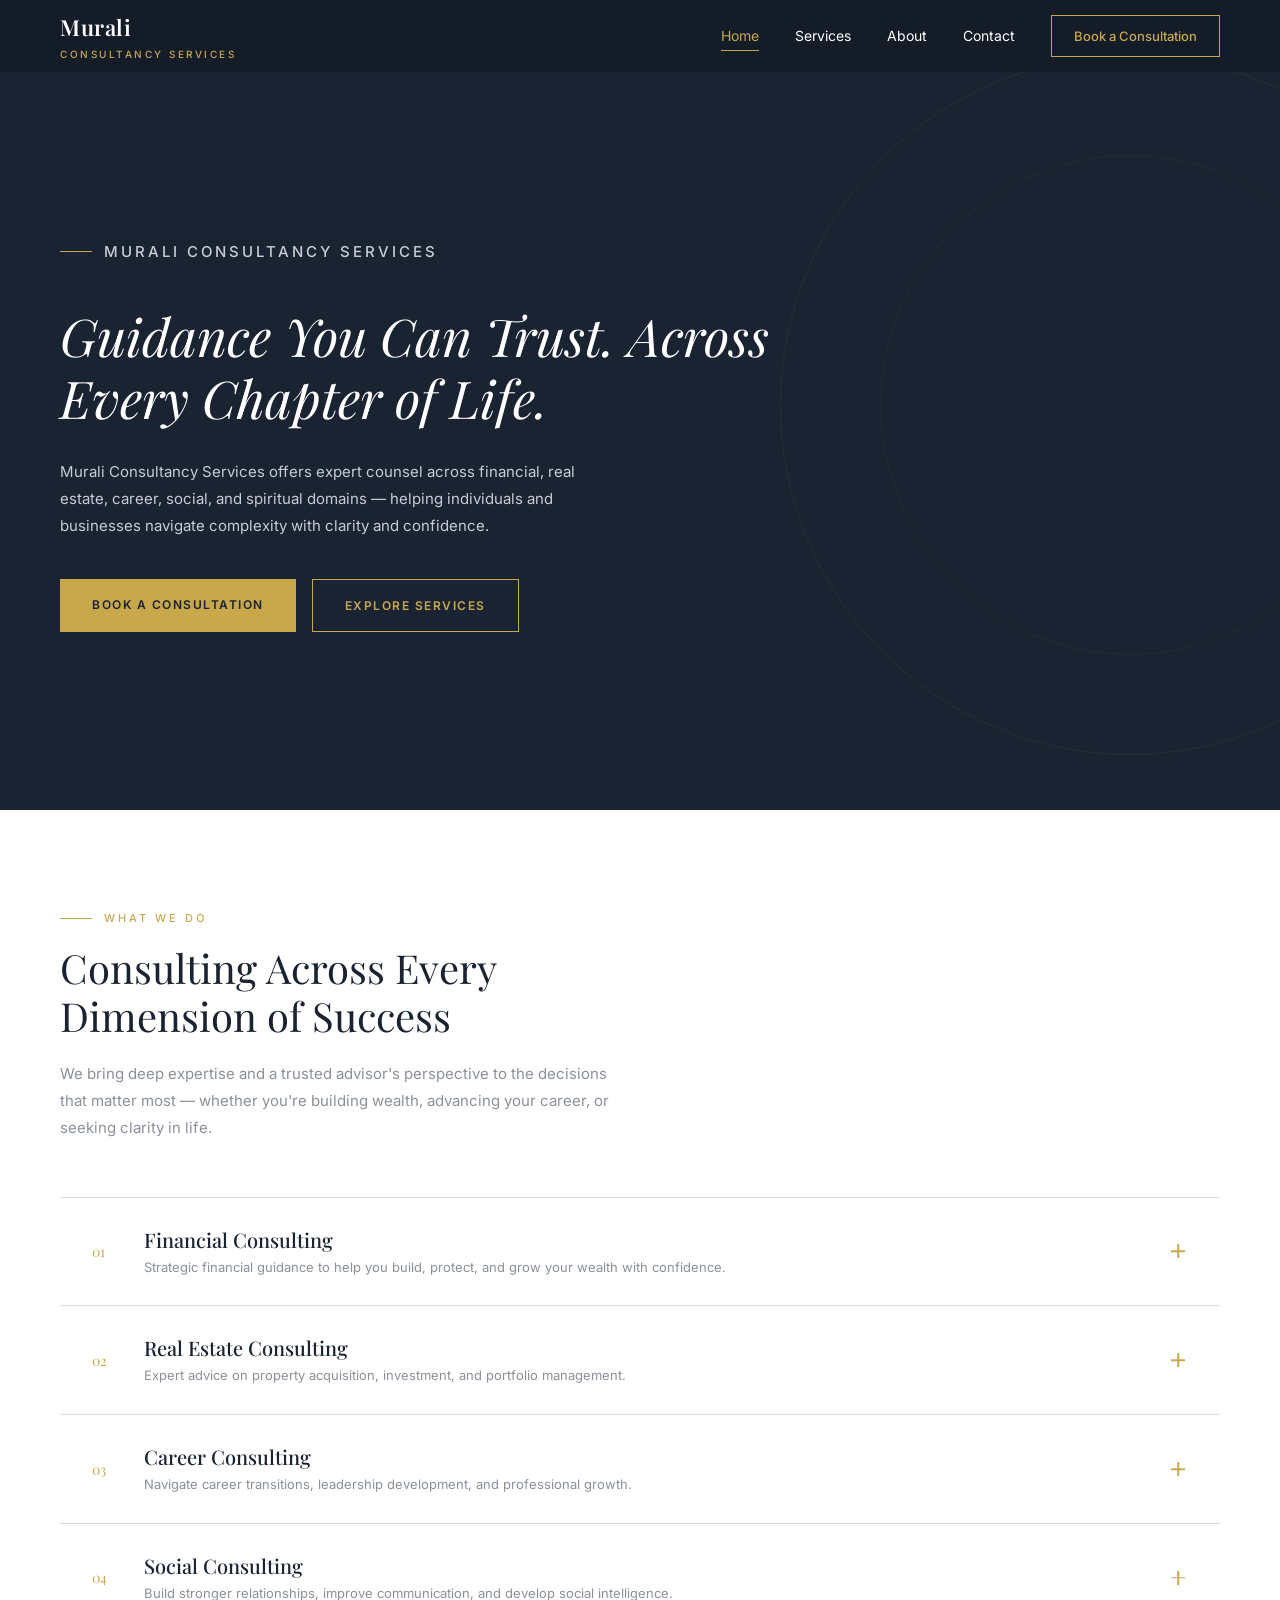
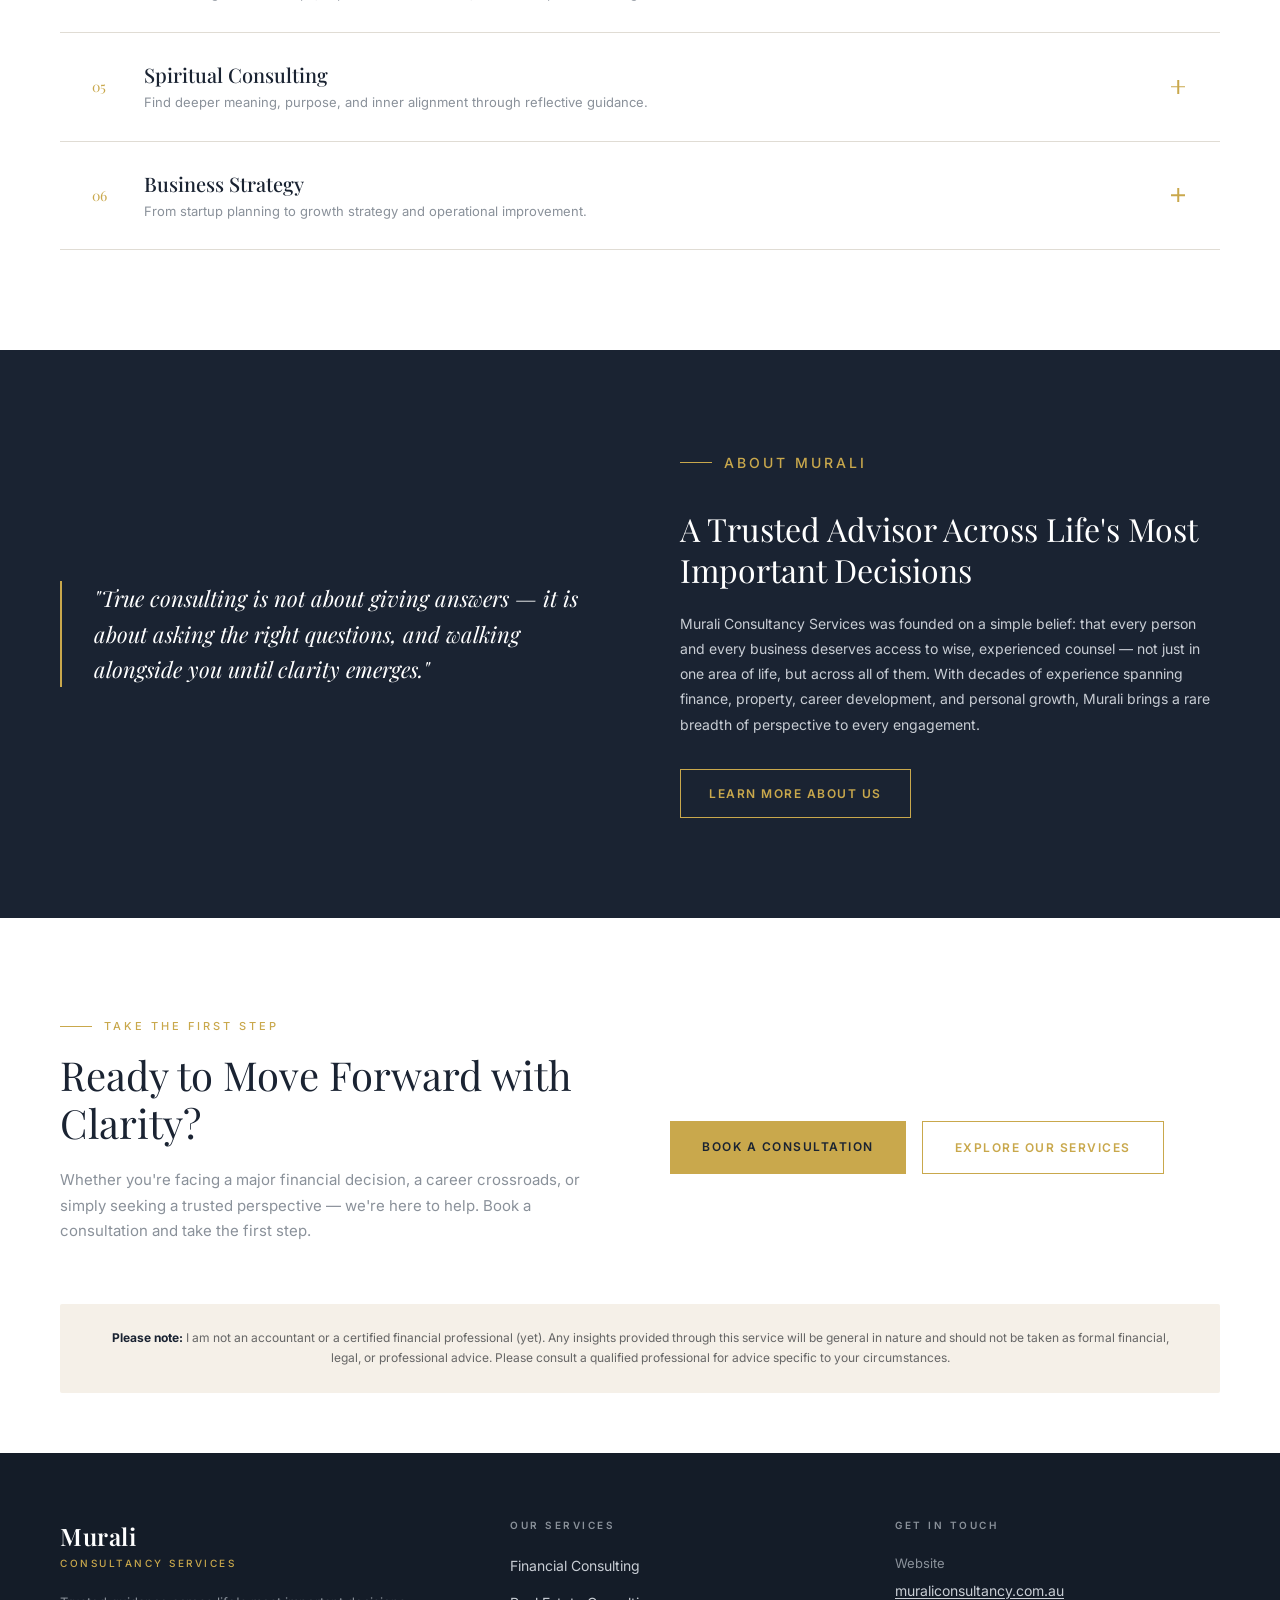
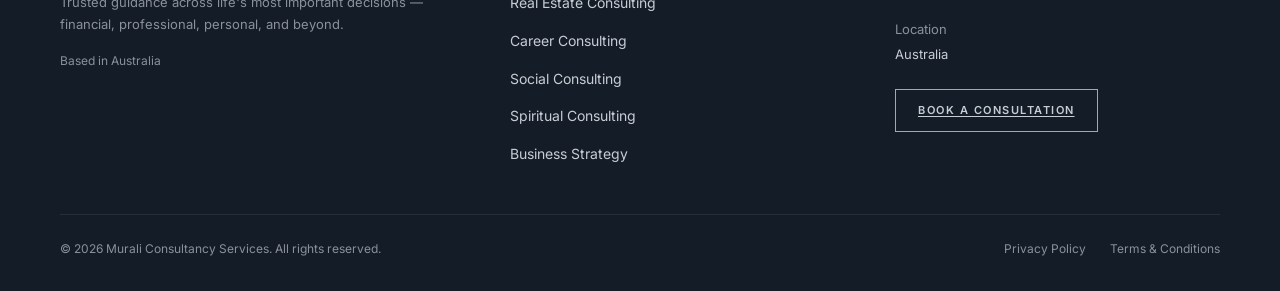
==== commit 2cf1c8c4: "Update index.html WITH PRIVACY POLICY AND TERMS AND CONDITIONS PAGES" ====
--- a/index.html
+++ b/index.html
@@ -263,8 +263,8 @@
     <div class="footer-bottom">
       <p>&copy; 2026 Murali Consultancy Services. All rights reserved.</p>
       <div class="footer-bottom-links">
-        <a href="#">Privacy Policy</a>
-        <a href="#">Terms of Use</a>
+          <a href="privacy.html">Privacy Policy</a>
+          <a href="terms.html">Terms & Conditions</a>
       </div>
     </div>
   </footer>
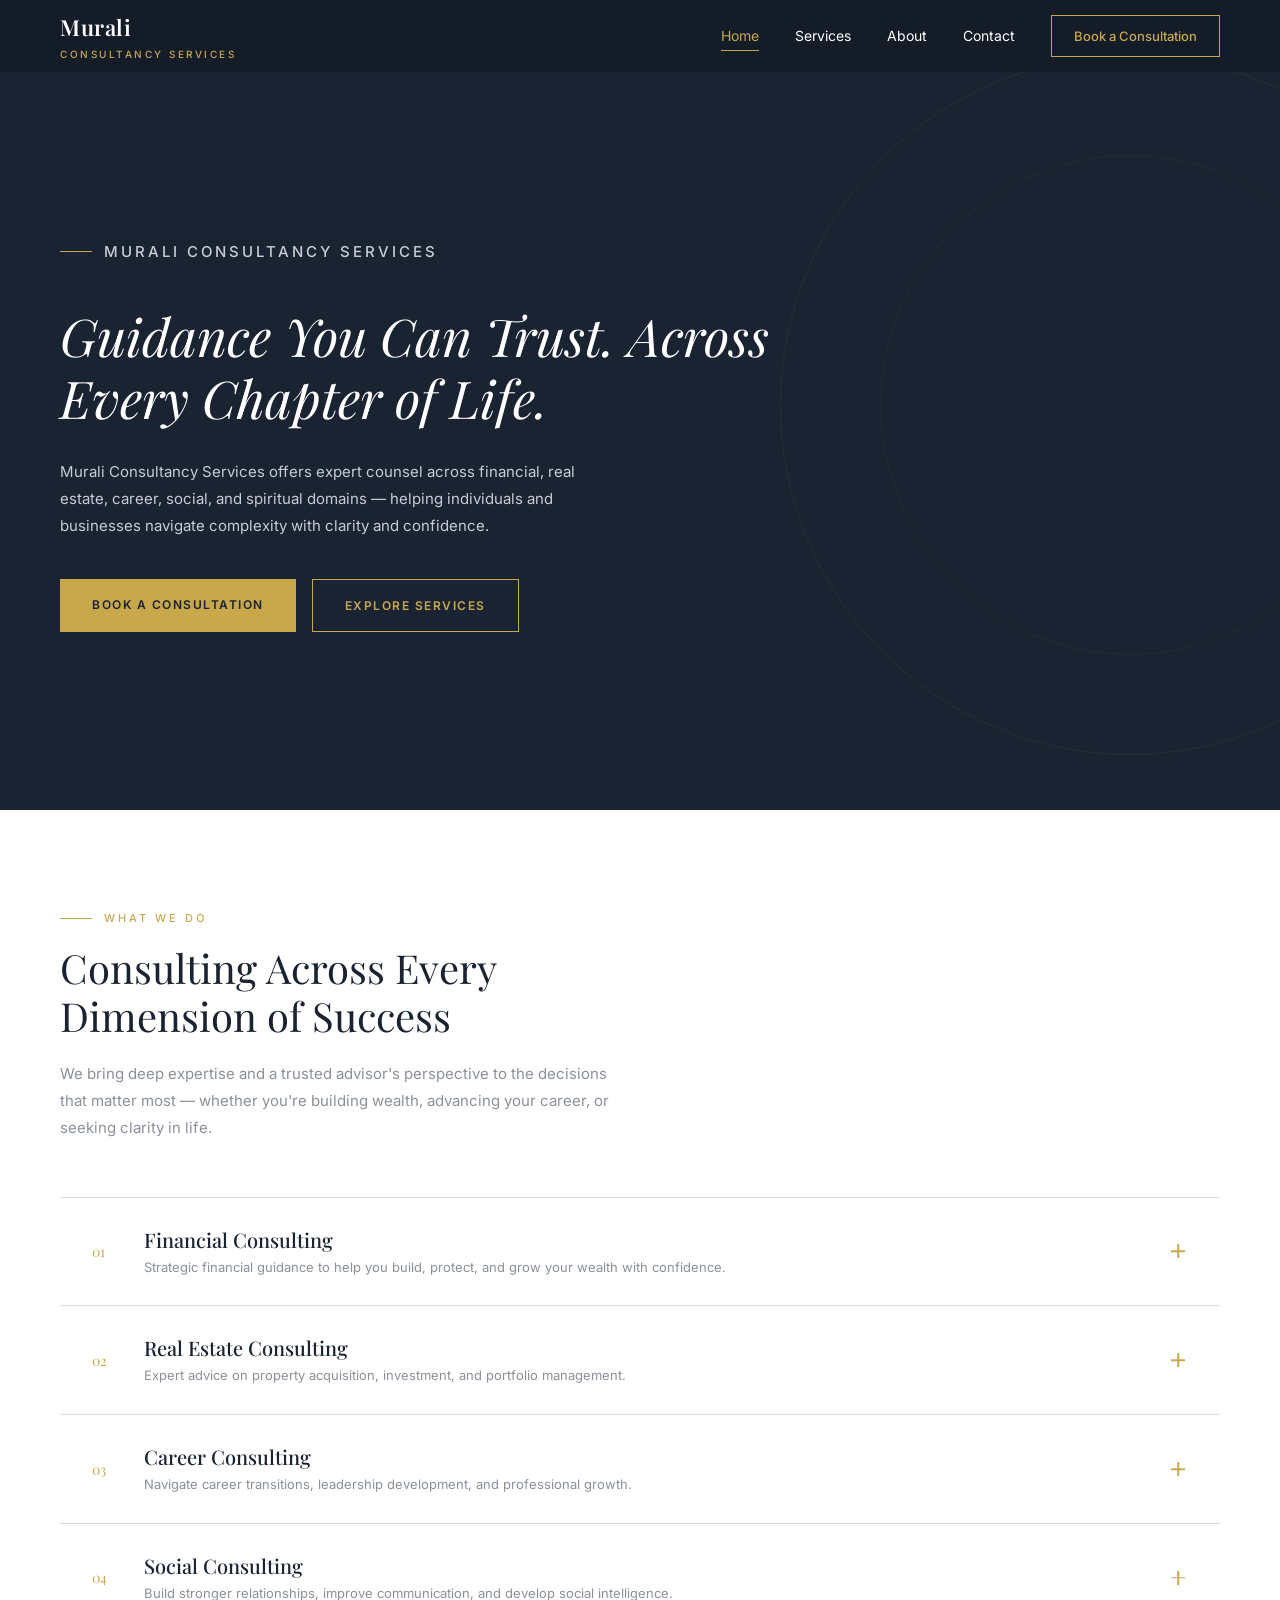
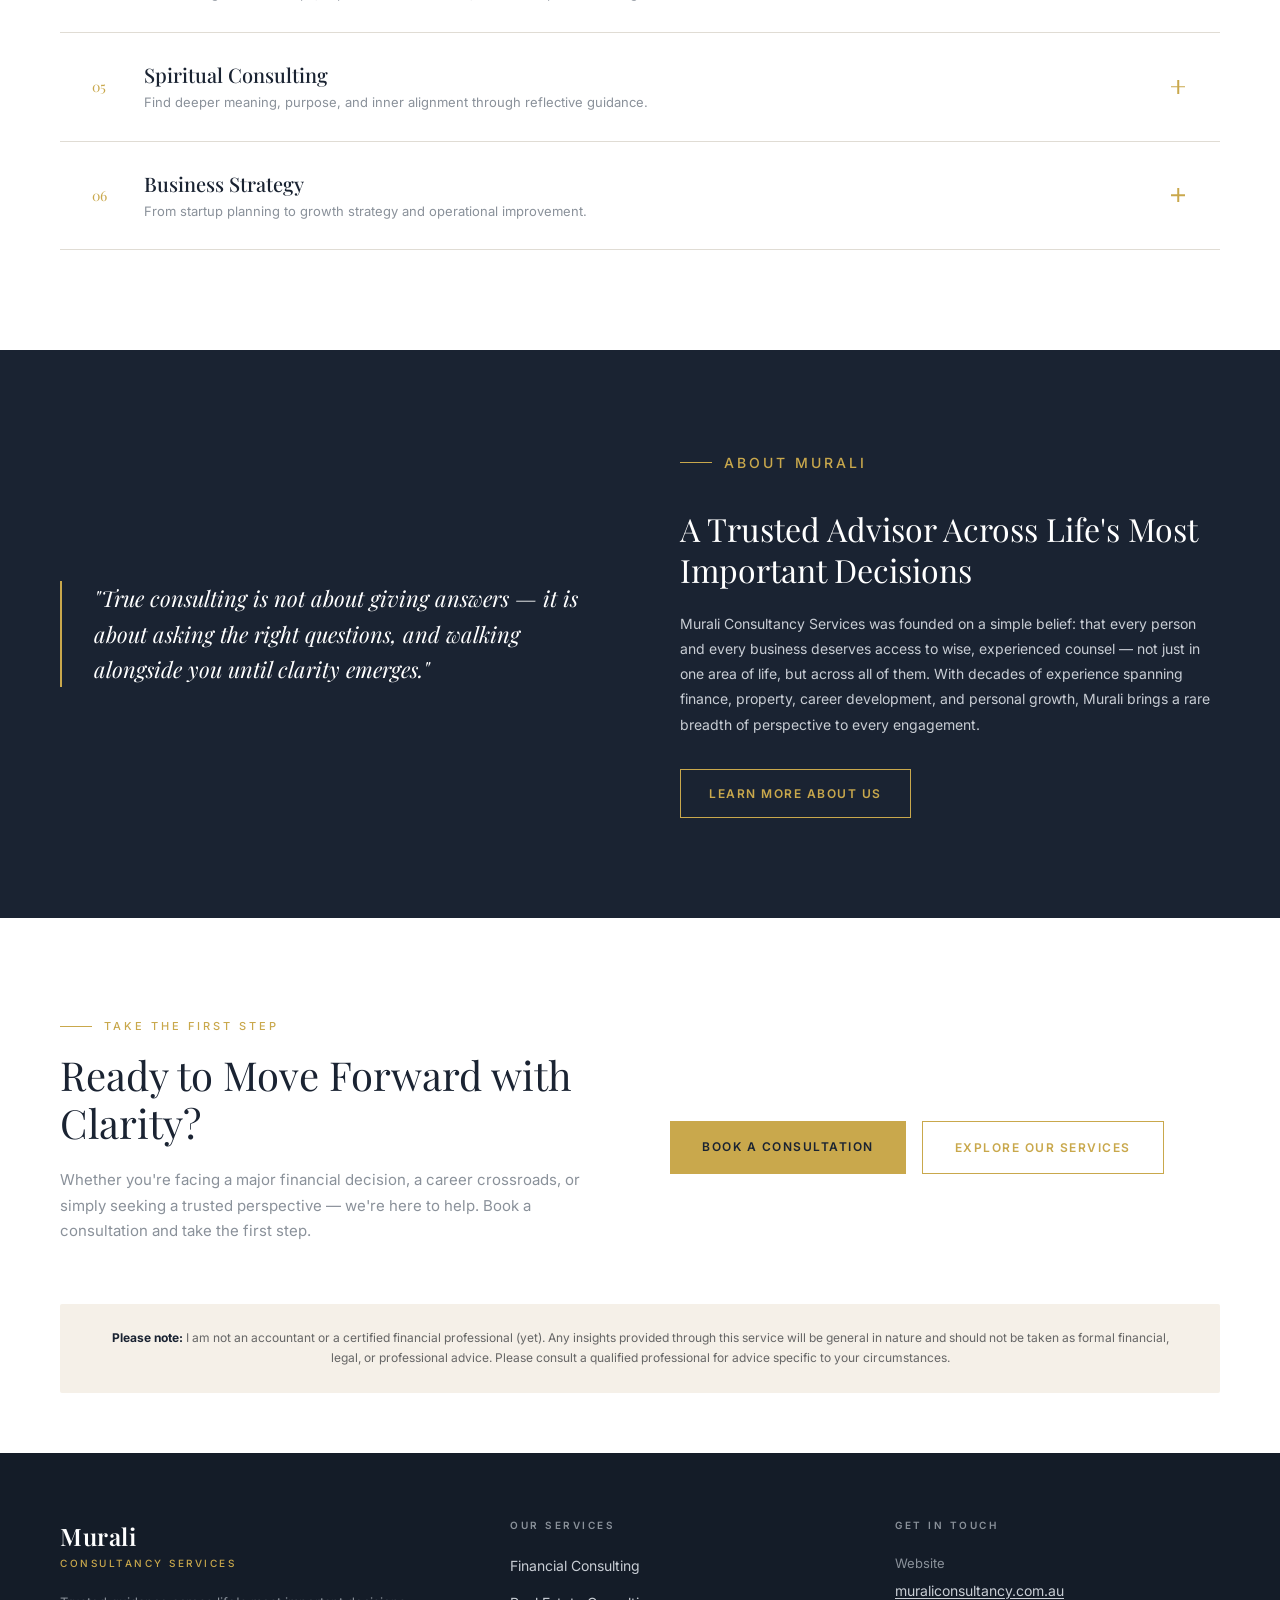
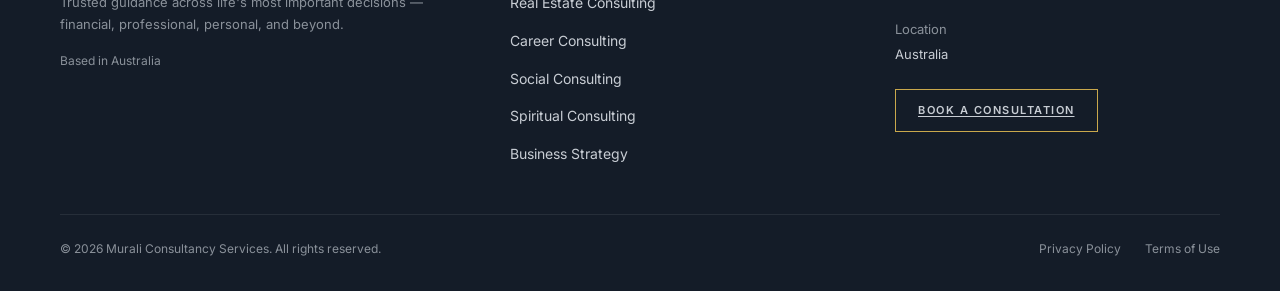
==== commit 930f1e9a: "Update index.html" ====
--- a/index.html
+++ b/index.html
@@ -263,11 +263,12 @@
     <div class="footer-bottom">
       <p>&copy; 2026 Murali Consultancy Services. All rights reserved.</p>
       <div class="footer-bottom-links">
-          <a href="privacy.html">Privacy Policy</a>
-          <a href="terms.html">Terms & Conditions</a>
+        <a href="#">Privacy Policy</a>
+        <a href="#">Terms of Use</a>
       </div>
     </div>
   </footer>
   <script src="script.js" defer></script>
 </body>
 </html>
+
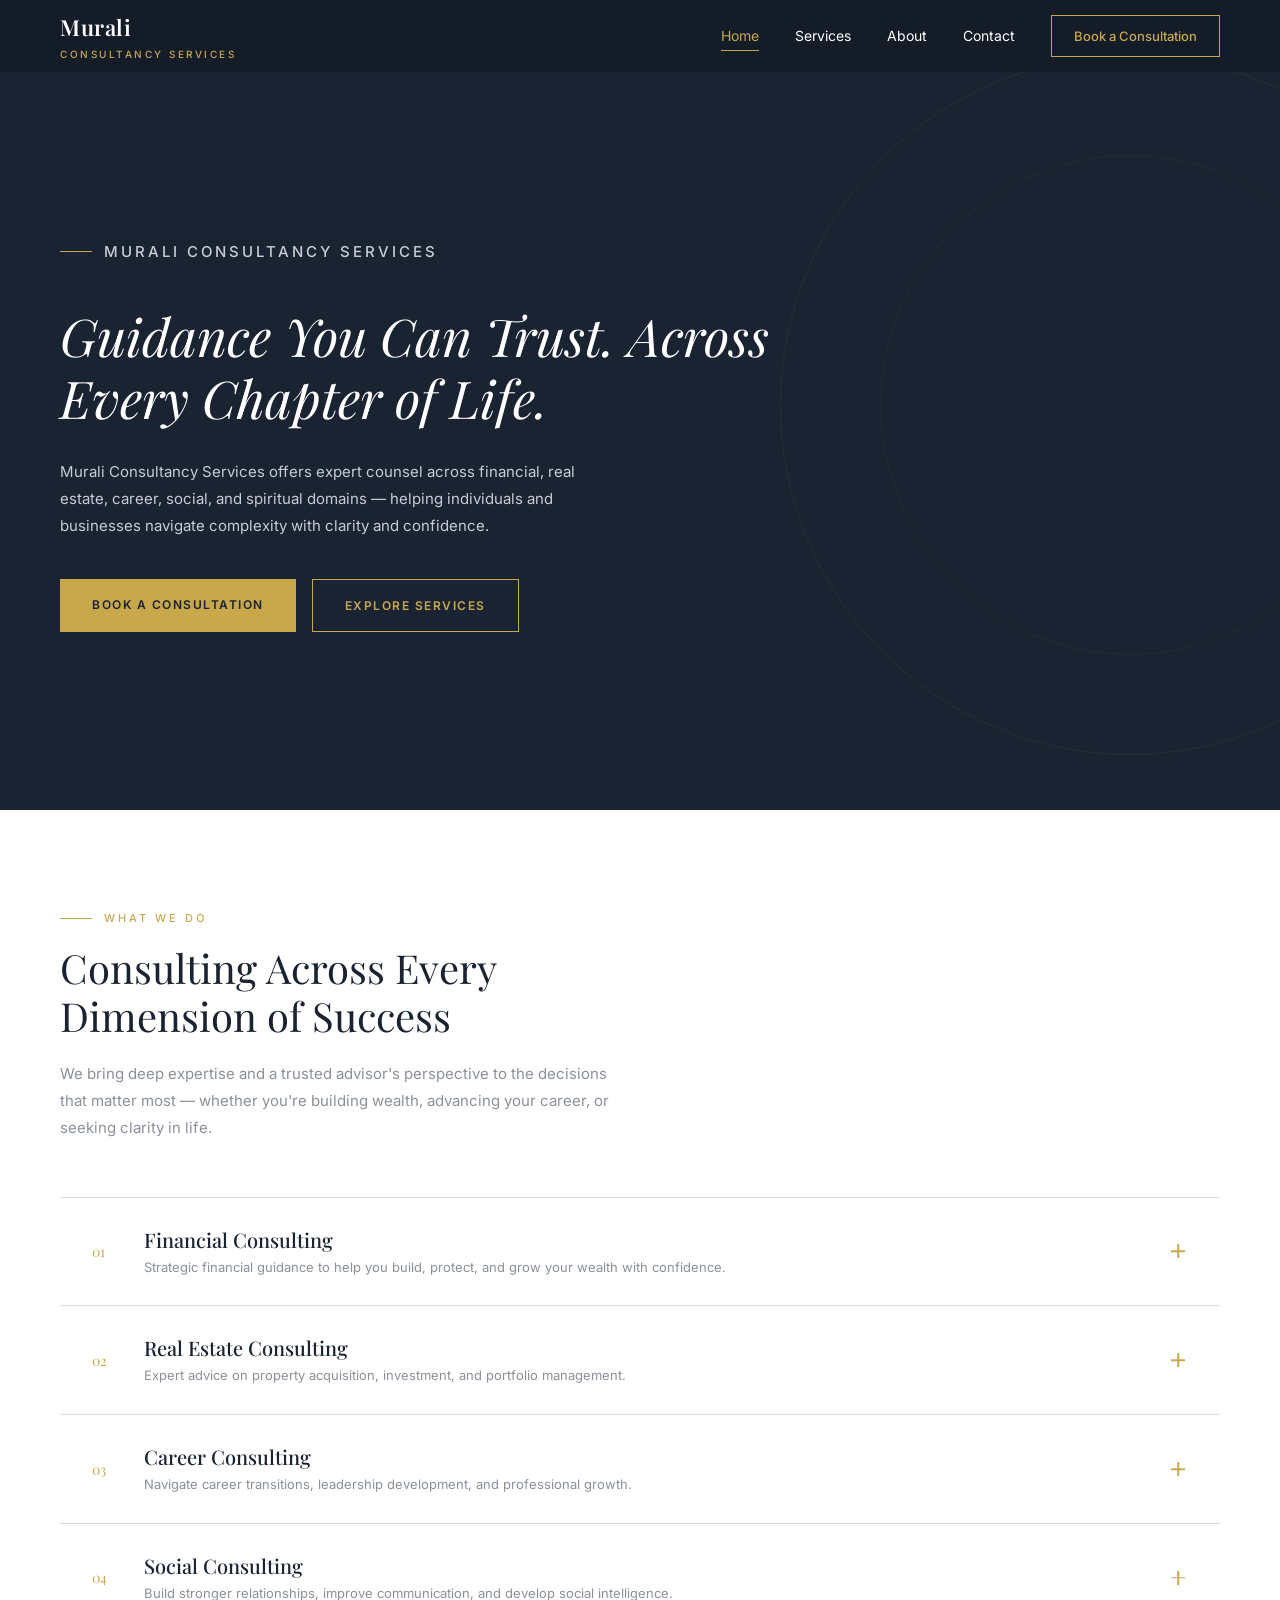
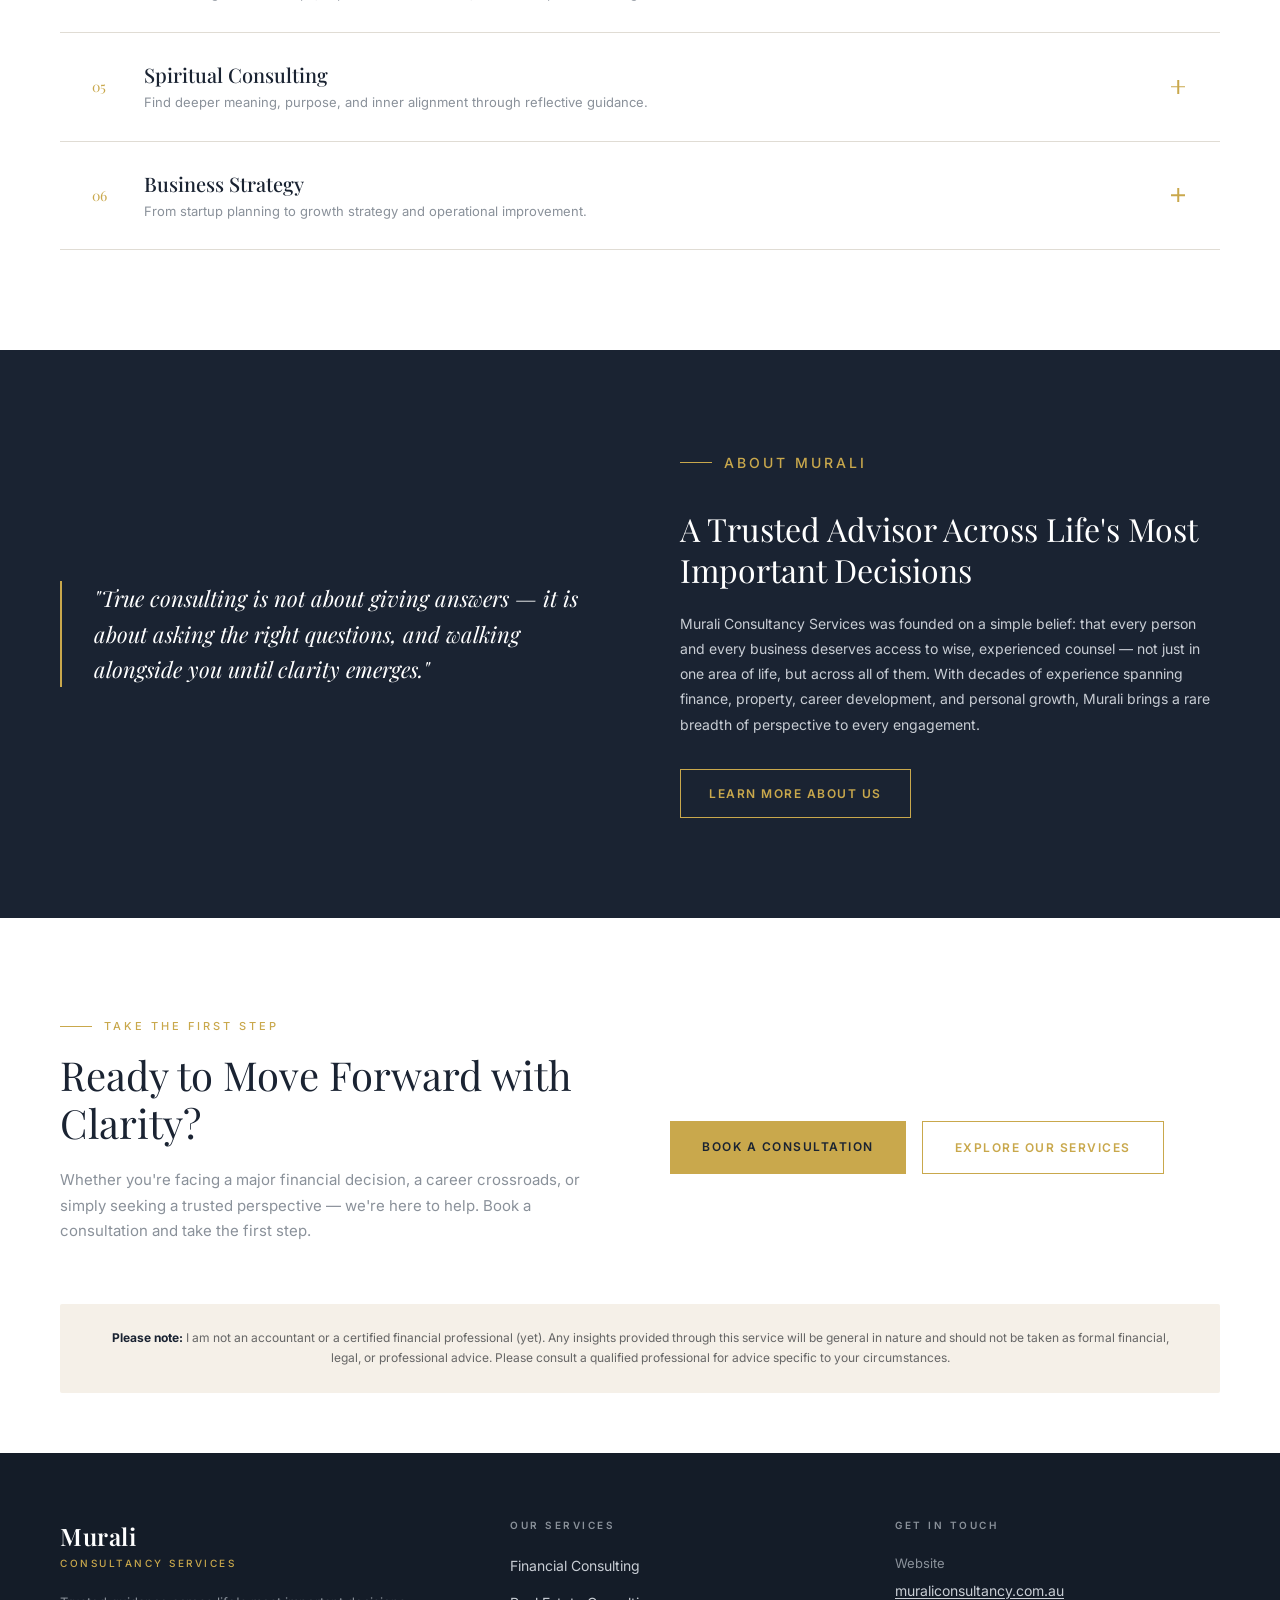
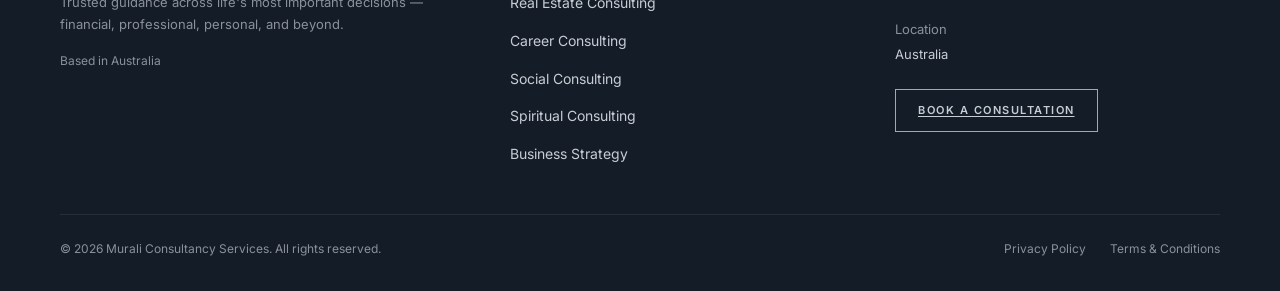
==== commit c878281c: "Update index.html" ====
--- a/index.html
+++ b/index.html
@@ -263,8 +263,8 @@
     <div class="footer-bottom">
       <p>&copy; 2026 Murali Consultancy Services. All rights reserved.</p>
       <div class="footer-bottom-links">
-        <a href="#">Privacy Policy</a>
-        <a href="#">Terms of Use</a>
+        <a href="privacy.html">Privacy Policy</a>
+        <a href="terms.html">Terms & Conditions</a>
       </div>
     </div>
   </footer>
--- a/styles.css
+++ b/styles.css
@@ -1048,3 +1048,4 @@
   .experience { grid-template-columns: 1fr; padding: 60px 24px; gap: 40px; }
   .footer-bottom { flex-direction: column; gap: 12px; text-align: center; }
 }
+
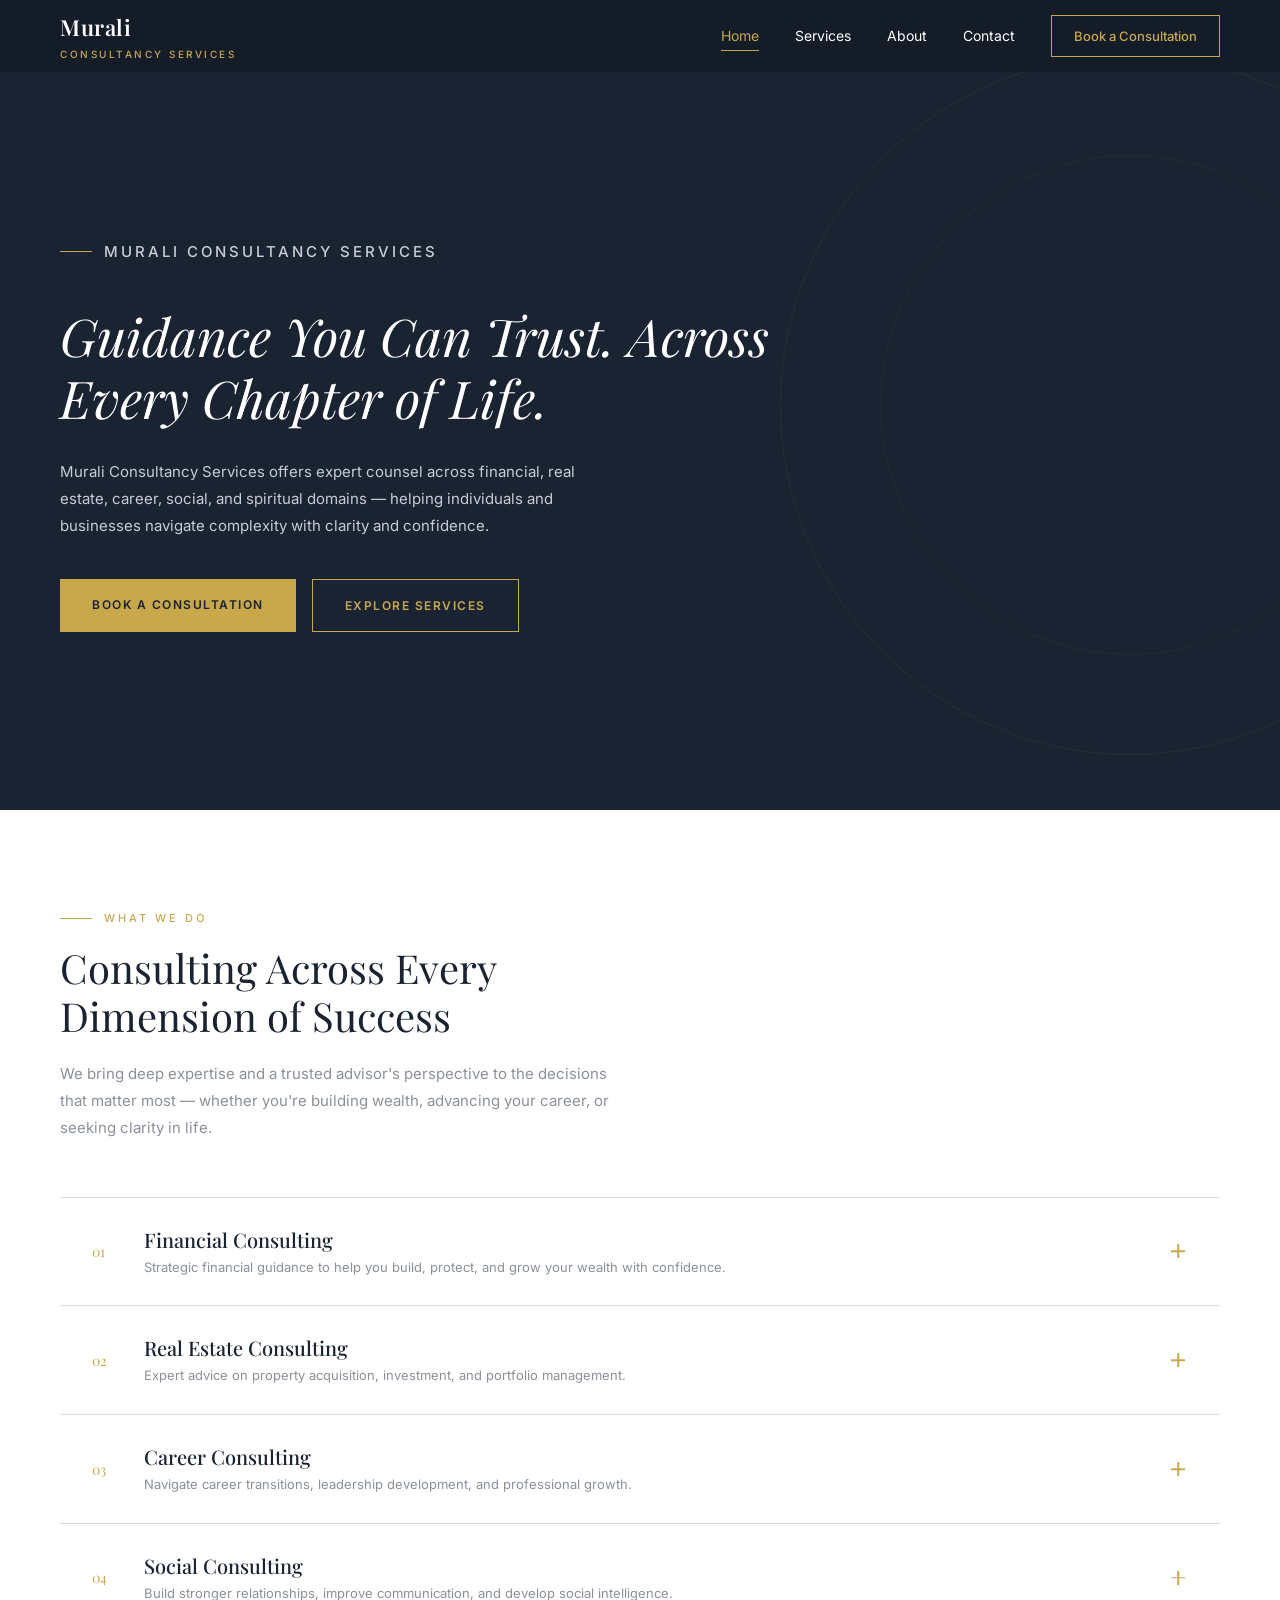
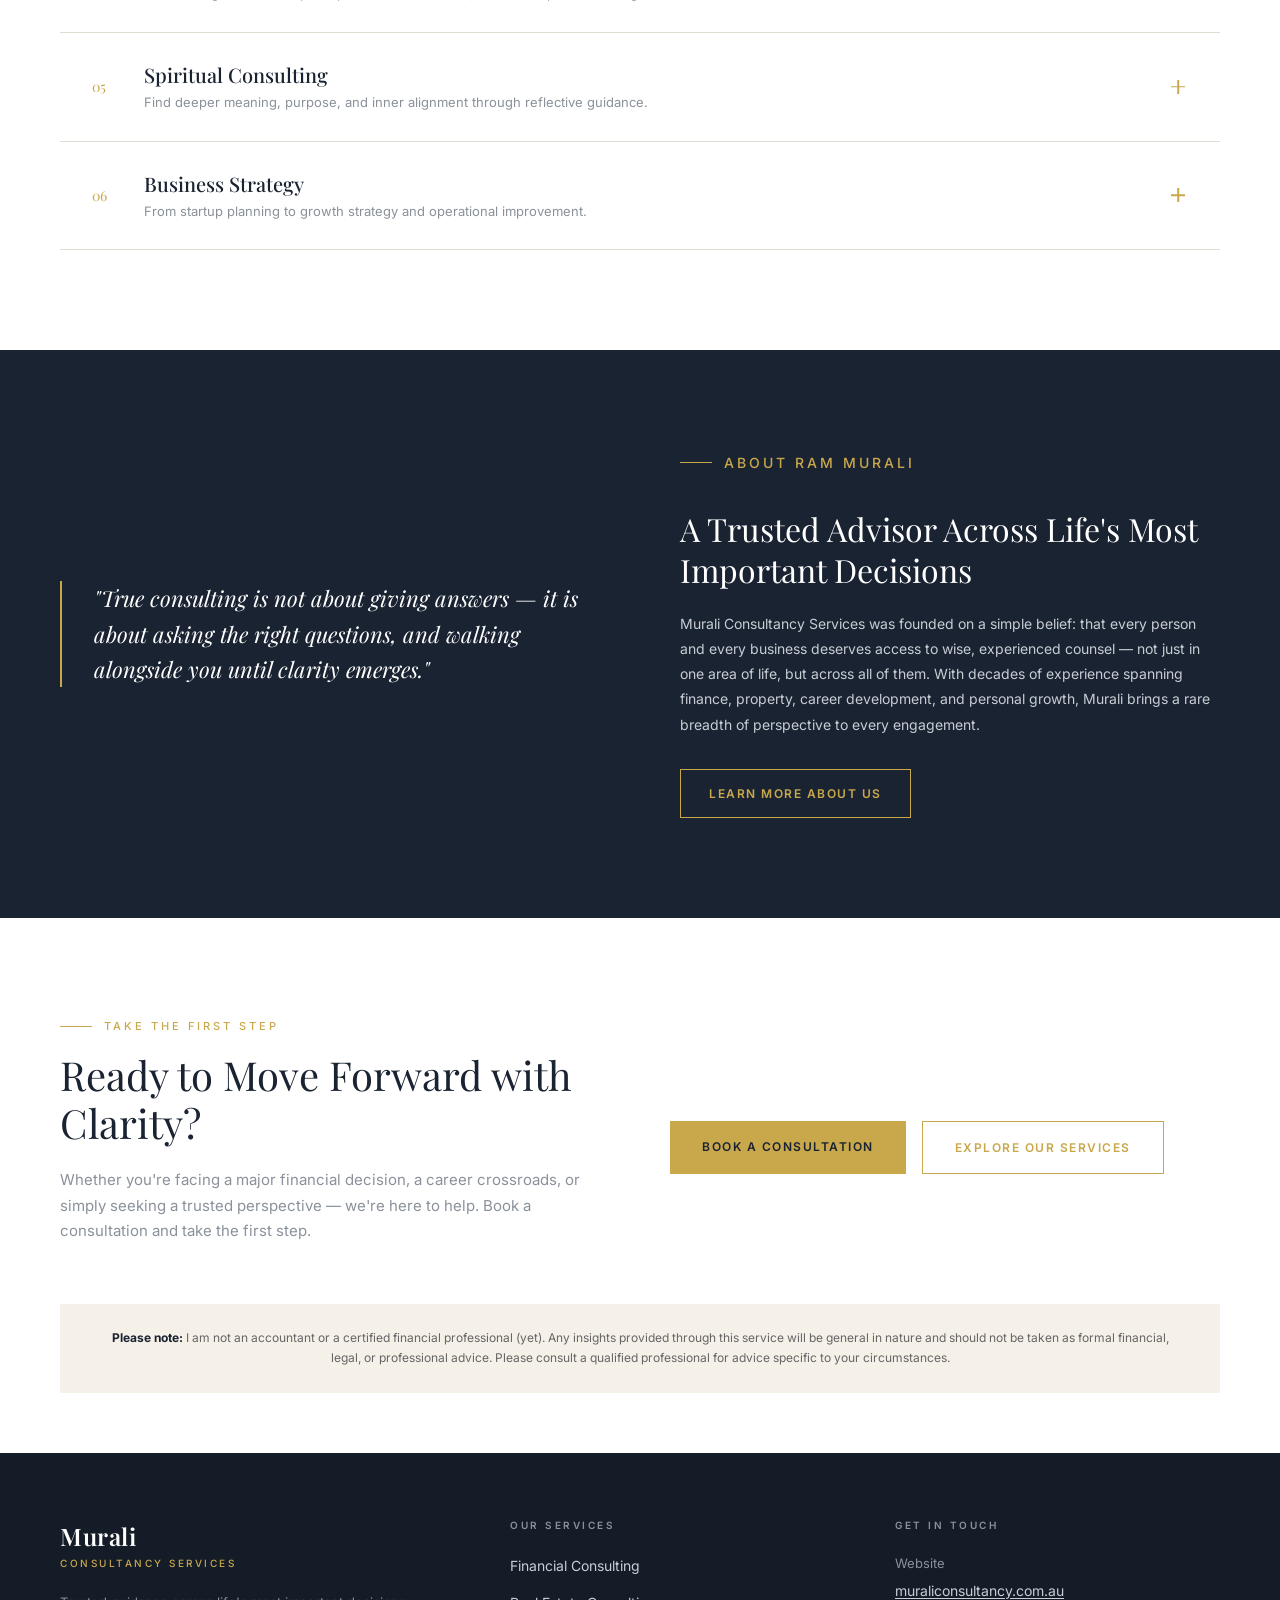
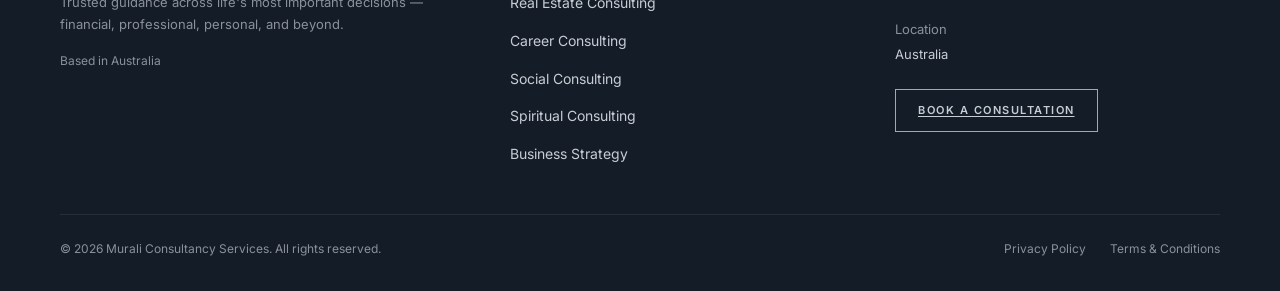
==== commit f53e6f31: "Update index.html" ====
--- a/index.html
+++ b/index.html
@@ -203,7 +203,7 @@
       "True consulting is not about giving answers — it is about asking the right questions, and walking alongside you until clarity emerges."
     </div>
     <div class="about-preview-right">
-      <p class="section-label">About Murali</p>
+      <p class="section-label">About Ram Murali</p>
       <h2>A Trusted Advisor Across Life's Most Important Decisions</h2>
       <p>Murali Consultancy Services was founded on a simple belief: that every person and every business deserves access to wise, experienced counsel — not just in one area of life, but across all of them. With decades of experience spanning finance, property, career development, and personal growth, Murali brings a rare breadth of perspective to every engagement.</p>
       <a href="about.html" class="btn-outline-light">Learn More About Us</a>
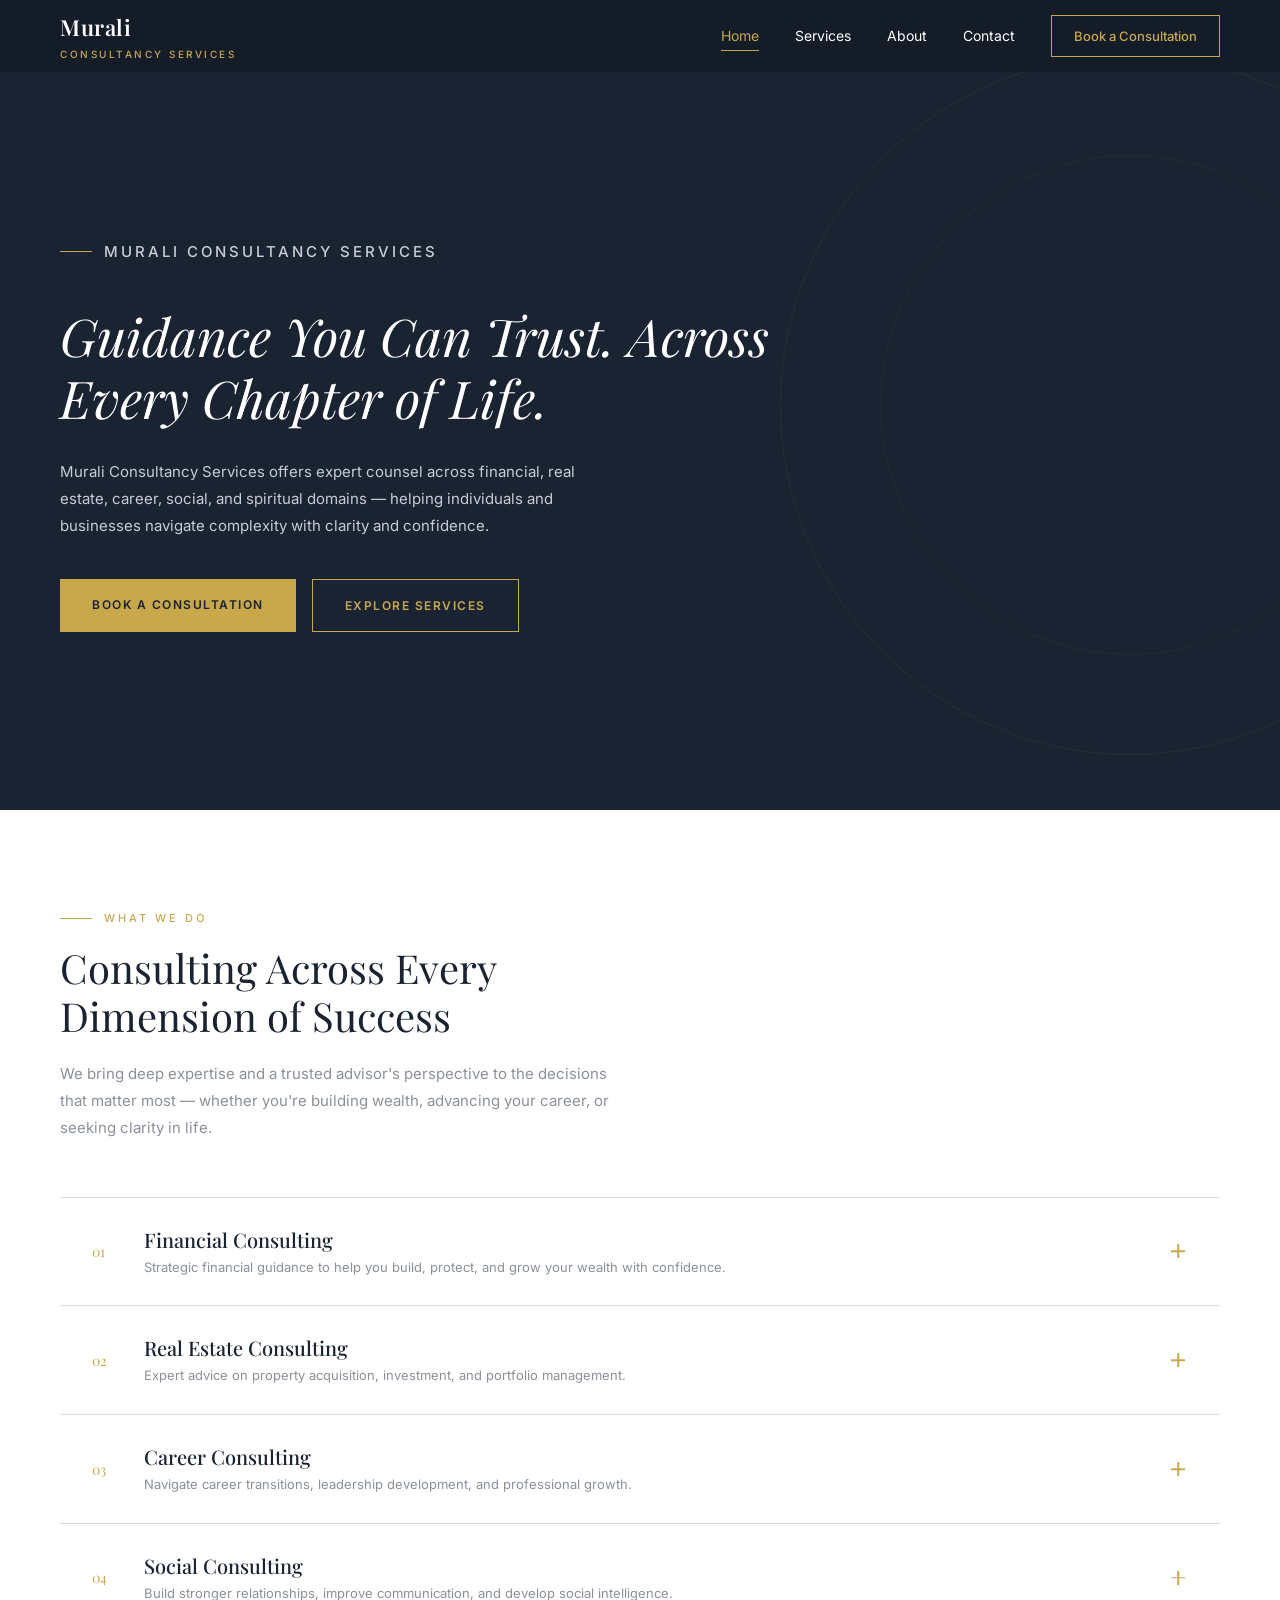
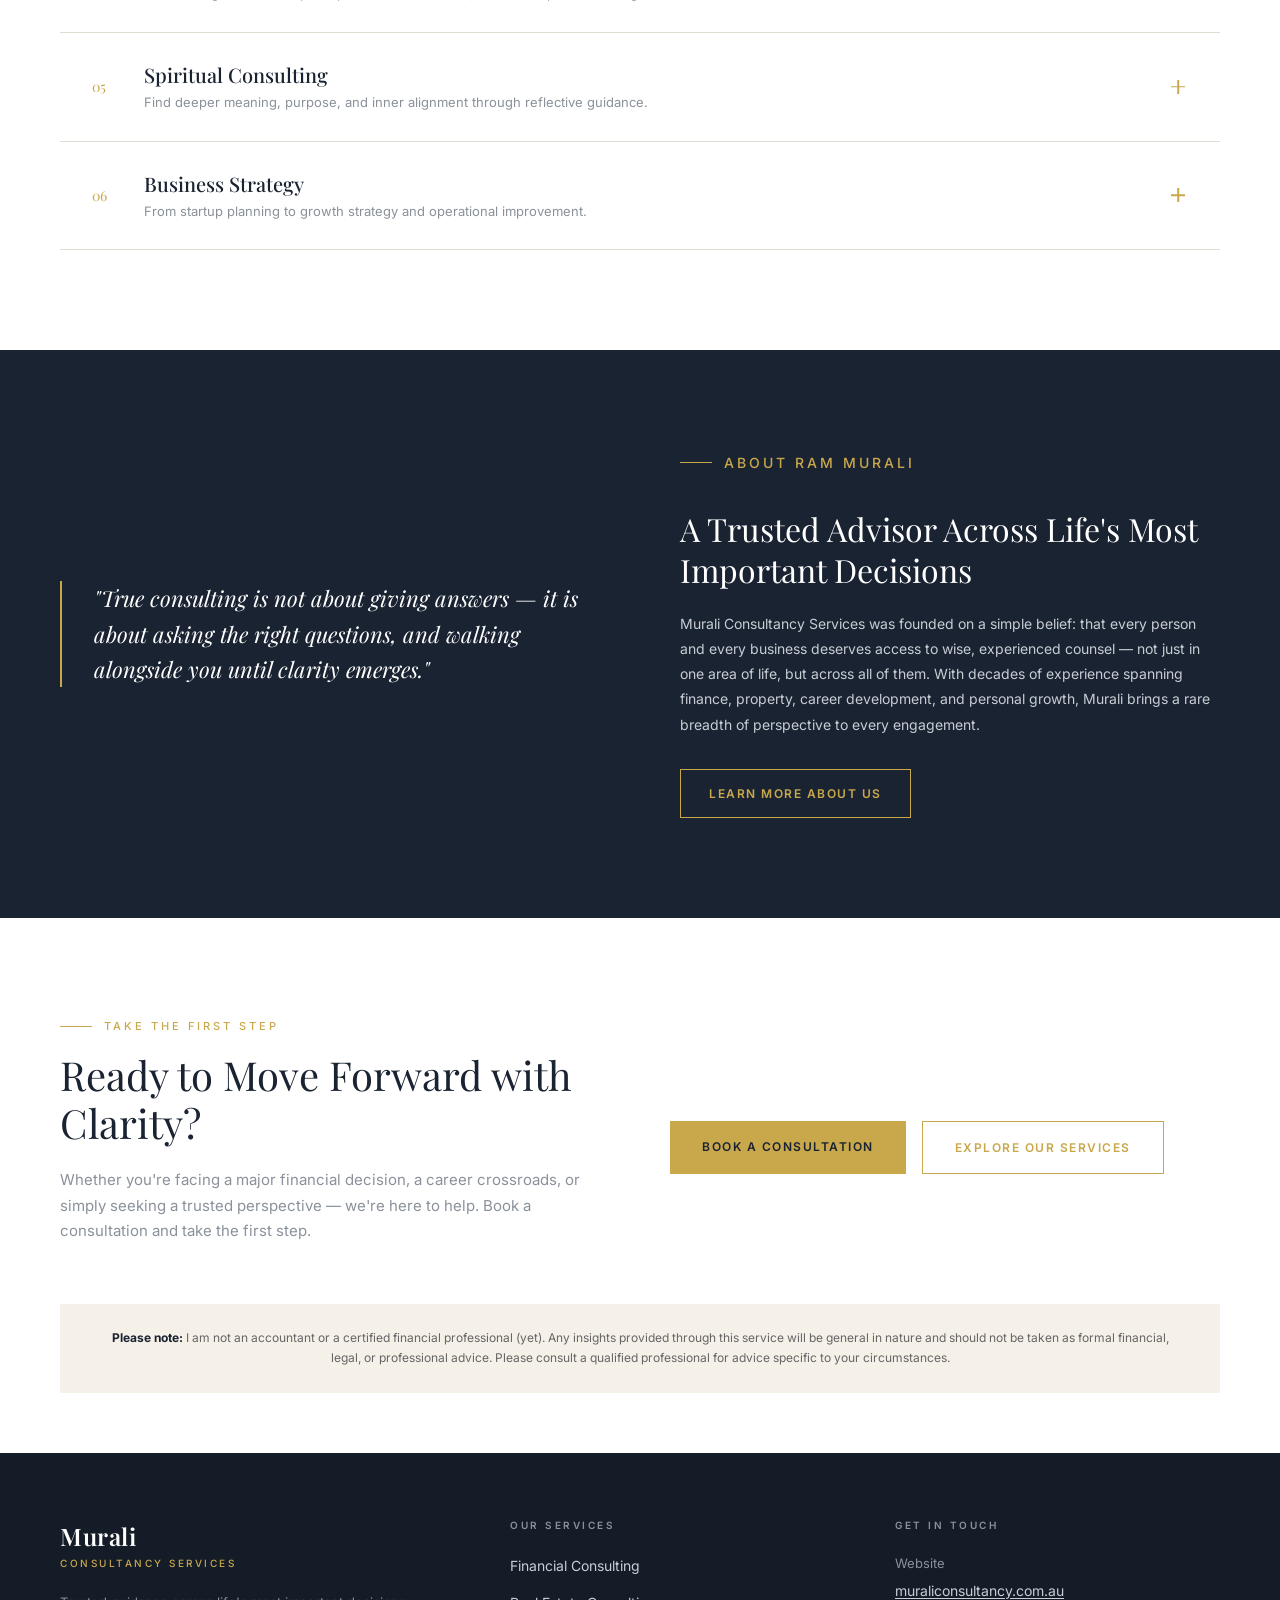
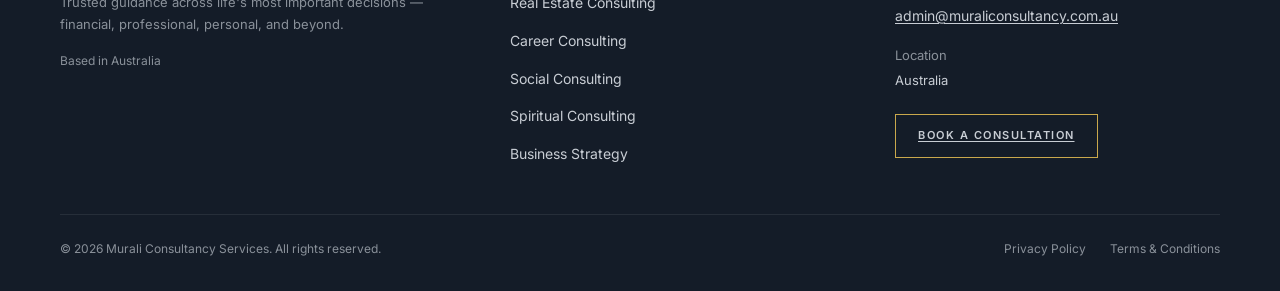
==== commit de2fba1d: "Update index.html" ====
--- a/index.html
+++ b/index.html
@@ -254,6 +254,7 @@
         <h4>Get in Touch</h4>
         <p>Website</p>
         <a href="https://muraliconsultancy.com.au">muraliconsultancy.com.au</a>
+        <a href="admin@muraliconsultancy.com.au">admin@muraliconsultancy.com.au</a>
         <p class="location-label" style="margin-top: 16px;">Location</p>
         <p style="color: var(--text-light);">Australia</p>
         <a href="#contact" class="btn-outline-light" style="margin-top: 20px; display: inline-block;">Book a Consultation</a>
